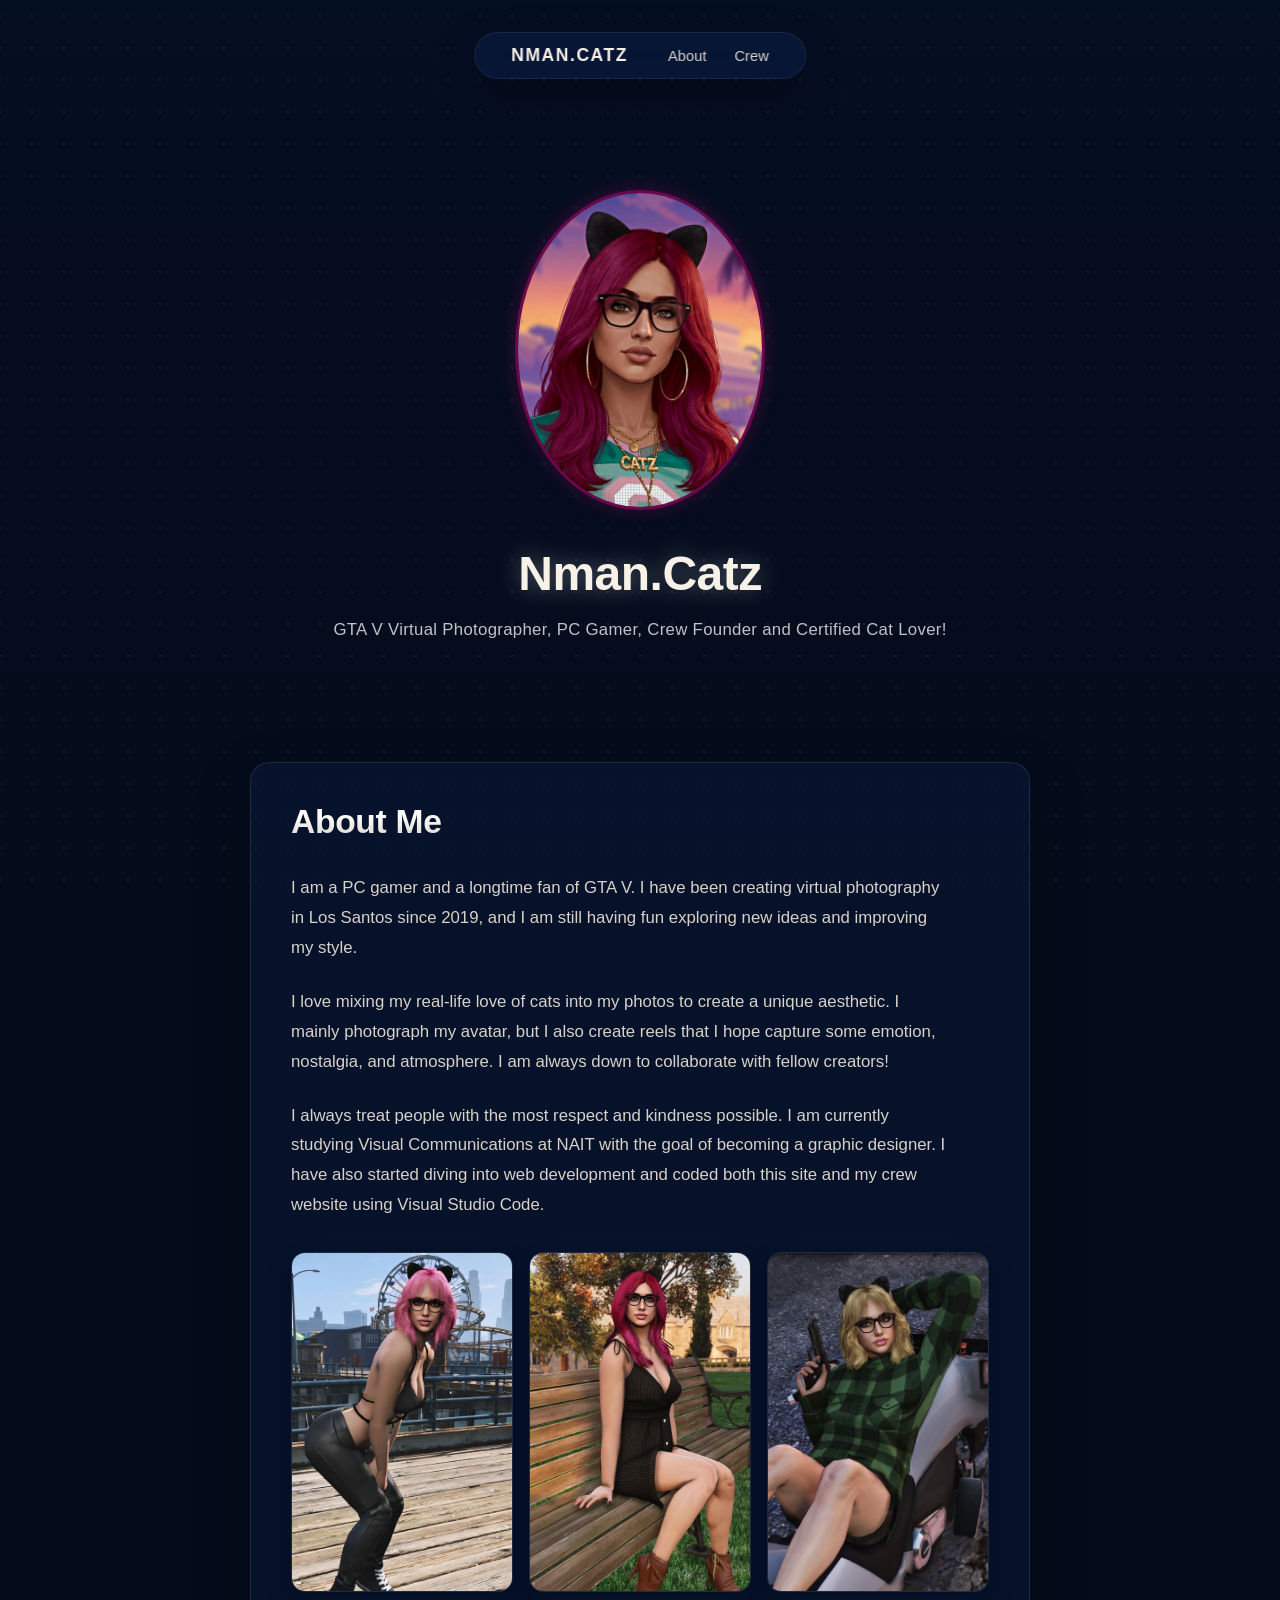
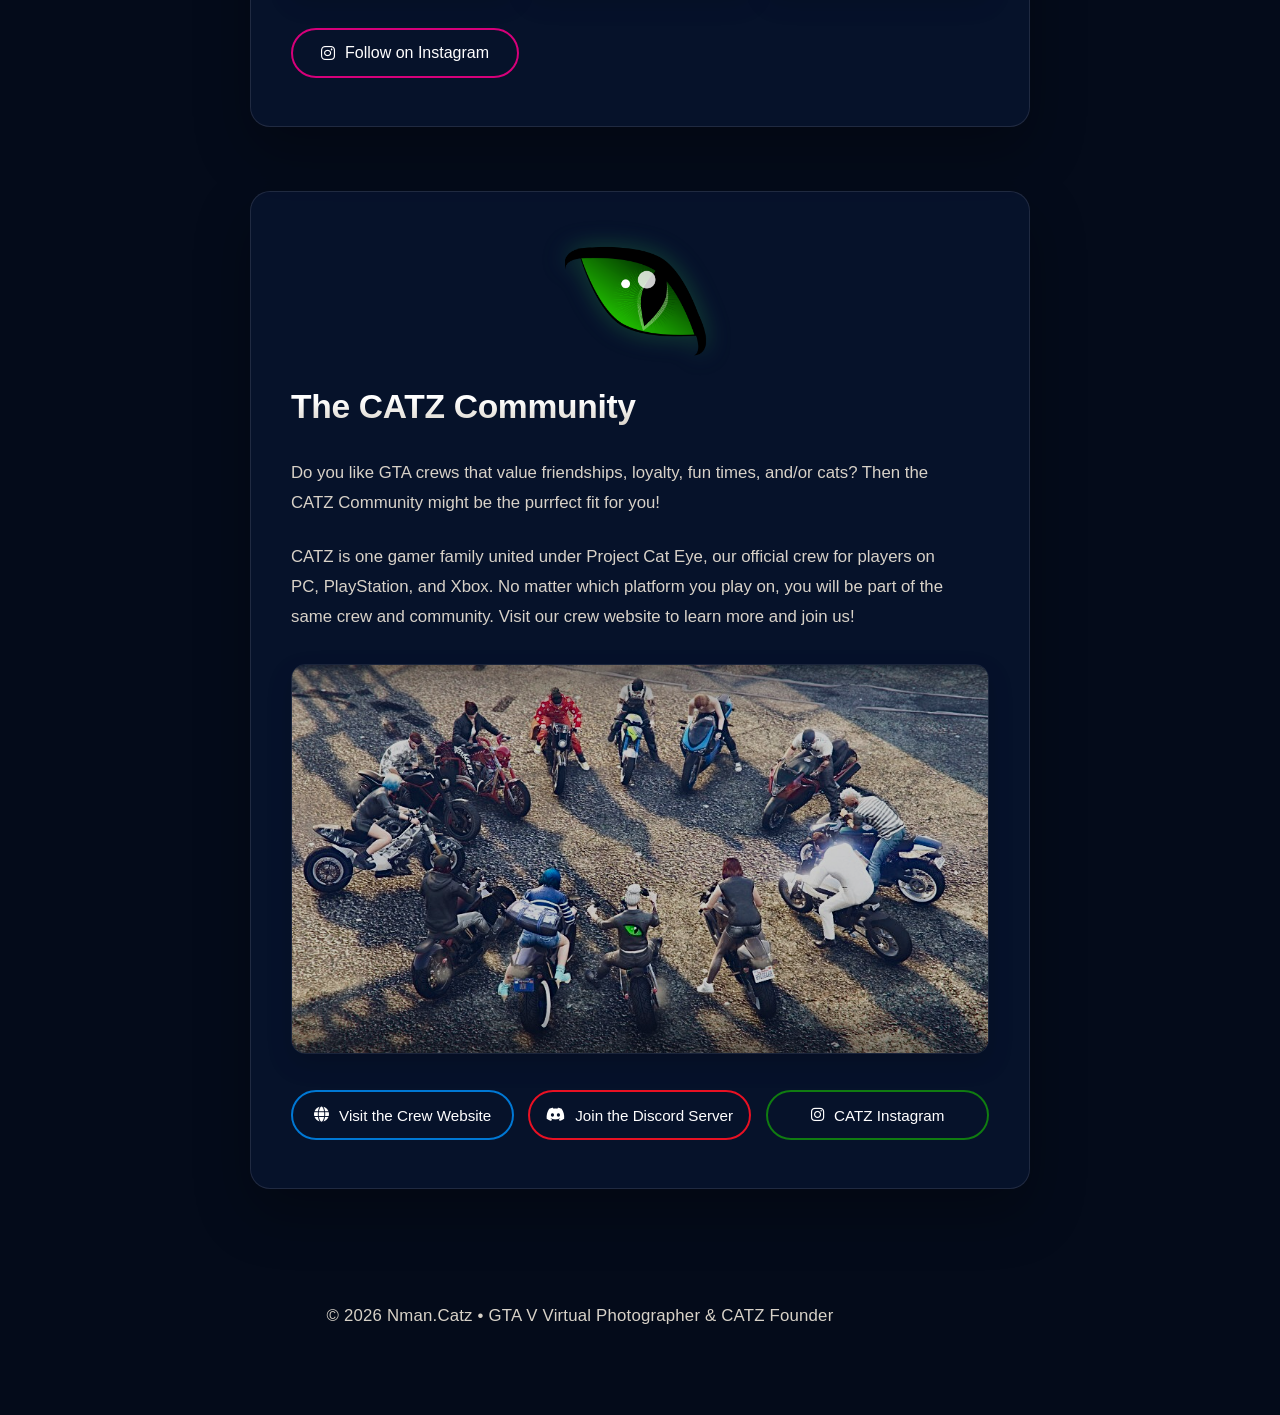
==== index.html @ 756f1c59 "Add files via upload" ====
<!DOCTYPE html>
<html lang="en">
<head>
    <meta charset="UTF-8">
    <meta name="viewport" content="width=device-width, initial-scale=1.0">
    
    <title>Nman.Catz | GTA V Virtual Photographer</title>
    <!-- Custom Browser Favicon -->
    <link rel="icon" type="image/png" href="img/favicon.png">
    <meta name="description" content="The official website for Nman.Catz.">
    <meta name="keywords" content="Nman.Catz, CatzVisuals, GTA V Photography, GTA 5, Los Santos, The Catz Community, Virtual Photographer, Rockstar Editor, Cinematic GTA, PC Gamer">
    <meta name="author" content="Nman.Catz">
    
    <meta property="og:title" content="Nman.Catz | GTA V Virtual Photographer">
    <meta property="og:description" content="GTA V Virtual Photographer, PC Gamer, Crew Founder and certified cat lover!">
    <meta property="og:image" content="https://nmancatz.github.io/img/nman-icon.jpg">
    <meta property="og:url" content="https://nmancatz.github.io/">
    
    <link rel="stylesheet" href="style.css">
    <link rel="stylesheet" href="https://cdnjs.cloudflare.com/ajax/libs/font-awesome/6.4.0/css/all.min.css">
</head>
<body>

    <!-- FLOATING PILL NAVIGATION DOCK -->
    <nav class="navbar">
        <a href="#" class="nav-brand">NMAN.CATZ</a>
        <div class="nav-links">
            <a href="#about">About</a>
            <a href="#community">Crew</a>
        </div>
    </nav>

    <!-- MAIN LAYOUT WRAPPER -->
    <main class="wrapper">
        
        <!-- HERO HEAD SECTION -->
        <header class="header-section">
            <img src="img/nman-icon.jpg" alt="Nman.Catz Profile Picture" class="profile-picture">
            <h1>Nman.Catz</h1>
            <p class="tagline">GTA V Virtual Photographer, PC Gamer, Crew Founder and Certified Cat Lover!</p>
        </header>
        
        <!-- ABOUT SECTION -->
        <section id="about" class="content-section">
            <h2>About Me</h2>
            
           <p>
          I am a PC gamer and a longtime fan of GTA V. I have been creating
          virtual photography in Los Santos since 2019, and I am still having
          fun exploring new ideas and improving my style.
        </p>

        <p>
          I love mixing my real-life love of cats into my photos to create a
          unique aesthetic. I mainly photograph my avatar, but I also
          create reels that I hope capture some emotion, nostalgia, and
          atmosphere. I am always down to collaborate with fellow creators!
        </p>

        <p>
          I always treat people with the most respect and kindness possible. I am currently
          studying Visual Communications at NAIT with the goal of becoming a
          graphic designer. I have also started diving into web development and
          coded both this site and my crew website using Visual Studio Code.
        </p>
            <!-- 3-SHOT FEATURED PREVIEW ROW -->
    <div class="photo-grid">
        <img src="img/del-perro-pier-portrait.jpeg" alt="GTA V virtual photography of a female avatar with pink hair and cat ears posing at Del Perro Pier in front of the ferris wheel" class="grid-shot">
        <img src="img/richman-bench-portrait.jpeg" alt="GTA V virtual portrait of a female avatar with burgundy hair sitting on a wooden park bench in a black dress" class="grid-shot">
        <img src="img/biker-portrait.jpeg" alt="GTA V character portrait of a blonde avatar with cat ears and a green flannel shirt leaning back on a motorcycle" class="grid-shot">
    </div>
      
            <a href="https://www.instagram.com/nman.catz" class="btn btn-instagram" target="_blank" rel="noopener noreferrer">
                <i class="fab fa-instagram"></i> Follow on Instagram
            </a>
        </section>
        
        <!-- COMMUNITY SECTION -->
        <section id="community" class="content-section">
            <img src="img/cat-eye-logo.png" alt="Catz Community Eye Logo" class="community-logo">
            
        <h2>The CATZ Community</h2>

        <p>
            Do you like GTA crews that value friendships, loyalty, fun times, and/or cats? Then the CATZ Community might be the purrfect fit for you!
        </p>

        <p>
            CATZ is one gamer family united under Project Cat Eye, our official crew for players on PC, PlayStation, and Xbox. No matter which platform you play on, you will be part of the same crew and community. Visit our crew website to learn more and join us!
        </p>

            
        <div class="crew-image-container">
            <img src="img/catz-group-photo.jpeg" alt="CATZ crew members lined up on motorcycles in a circle" class="crew-showcase-img">
        </div>

            <div class="button-group">
                <!-- Blue (Xbox X) -->
                <a href="https://the-catz-community.github.io/" class="btn btn-xbox-blue" target="_blank" rel="noopener noreferrer">
                    <i class="fas fa-globe"></i> Visit the Crew Website
                </a>
                
                <!-- Red (Xbox B) -->
                <a href="https://discord.gg/aQn8BtrYg6" class="btn btn-xbox-red" target="_blank" rel="noopener noreferrer">
                    <i class="fab fa-discord"></i> Join the Discord Server
                </a>
                
                <!-- Green (Xbox A) -->
                <a href="https://www.instagram.com/catzvisuals/" class="btn btn-xbox-green" target="_blank" rel="noopener noreferrer">
                    <i class="fab fa-instagram"></i> CATZ Instagram
                </a>
            </div>
        </section>
        
        <!-- SITE FOOTER -->
        <footer class="site-footer">
            <p>&copy; 2026 Nman.Catz &bull; GTA V Virtual Photographer &amp; CATZ Founder</p>
        </footer>
        
    </main>

</body>
</html>
---- style.css ----
/* ==========================================================================
   1. ROOT VARIABLES & GLOBAL SETUP
   ========================================================================== */
html {
  scroll-behavior: smooth;
}

:root {
  color-scheme: dark;

  --bg-image: url("img/background.jpg");

  --text-primary: #f7f1e8;
  --text-secondary: #d8d2c8;

  --brand-accent: #d6007a;
  --discord-blurple: #5865f2;

  --background-dark: #081a3a;
  --background-light: #10275a;

  --divider-line: rgba(255, 255, 255, 0.15);

  --content-width: 780px;
}

* {
  box-sizing: border-box;
  margin: 0;
  padding: 0;
}

body {
  font-family:
    -apple-system, BlinkMacSystemFont, "Segoe UI", Roboto, Helvetica, Arial,
    sans-serif;
  color: var(--text-primary);
  background-color: #040b1a;
  min-height: 100vh;
  display: flex;
  justify-content: center;
  align-items: flex-start;
  padding: 170px 24px 60px 24px;
  position: relative;
  -webkit-font-smoothing: antialiased;
  text-rendering: optimizeLegibility;
}

body::before {
  content: "";
  position: fixed;
  inset: 0;
  background:
    linear-gradient(rgba(5, 12, 28, 0.25), rgba(5, 12, 28, 0.25)),
    radial-gradient(rgba(255, 255, 255, 0.1) 1.2px, transparent 0),
    linear-gradient(
      180deg,
      rgba(6, 17, 38, 0.88) 0%,
      rgba(4, 11, 26, 0.98) 100%
    ),
    var(--bg-image);
  background-size:
    cover,
    32px 32px,
    cover,
    cover;
  background-position: center top;
  z-index: 1;
}

/* ==========================================================================
   2. LAYOUT CONTAINERS & SYSTEM RHYTHM
   ========================================================================== */
.wrapper {
  position: relative;
  z-index: 2;
  width: 100%;
  max-width: var(--content-width);
  display: flex;
  flex-direction: column;
  gap: 64px;
  animation: fadeInUp 0.8s cubic-bezier(0.4, 0, 0.2, 1) forwards;
}

@keyframes fadeInUp {
  from {
    opacity: 0;
    transform: translateY(15px);
  }
  to {
    opacity: 1;
    transform: translateY(0);
  }
}

/* ==========================================================================
   3. TYPOGRAPHY HIERARCHY
   ========================================================================== */
h1 {
  font-size: 3rem;
  font-weight: 700;
  letter-spacing: -0.5px;
  margin-bottom: 16px;
  text-shadow: 0 0 25px rgba(255, 255, 255, 0.35);
}

h2 {
  font-size: 2.1rem;
  font-weight: 600;
  margin-bottom: 32px;
  letter-spacing: -0.3px;
  background: linear-gradient(180deg, #ffffff 30%, var(--text-secondary) 100%);
  -webkit-background-clip: text;
  background-clip: text;
  -webkit-text-fill-color: transparent;
}

p {
  font-size: 1.05rem;
  line-height: 1.78;
  color: var(--text-secondary);
  margin-bottom: 24px;
  max-width: 660px;
}

.tagline {
  font-size: 1.05rem;
  font-weight: 500;
  color: rgba(255, 255, 255, 0.75);
  line-height: 1.5;
  letter-spacing: 0.3px;
  margin-top: 0;
  margin-bottom: 0;
}

/* ==========================================================================
   4. PROFILE HEADER & IDENTITY
   ========================================================================== */
.header-section {
  display: flex;
  flex-direction: column;
  align-items: center;
  text-align: center;
  margin-top: 20px;
  margin-bottom: 56px;
}

.profile-picture {
  width: 250px;
  height: 320px;
  object-fit: cover;
  object-position: center top;
  border-radius: 50%;
  margin-bottom: 36px;
  border: 3px solid rgba(214, 0, 122, 0.5);
  box-shadow: 0 0 20px rgba(214, 0, 122, 0.25);
}

.community-logo {
  width: 150px;
  height: auto;
  margin-top: -10px;
  margin-bottom: 16px;
  display: block;
  margin-left: auto;
  margin-right: auto;
  filter: drop-shadow(0 0 12px rgba(40, 167, 69, 0.35));
}

/* ==========================================================================
   5. GLASSMORPHISM CARD CONTAINERS & PHOTO GRID
   ========================================================================== */
.content-section {
  background: rgba(16, 39, 90, 0.27);
  backdrop-filter: blur(12px);
  -webkit-backdrop-filter: blur(12px);
  border: 1px solid rgba(255, 255, 255, 0.1);
  padding: 40px 40px 48px;
  border-radius: 20px;
  box-shadow: 0 24px 55px rgba(0, 0, 0, 0.28);
  transition:
    transform 0.3s cubic-bezier(0.4, 0, 0.2, 1),
    border-color 0.3s ease,
    box-shadow 0.3s ease;
}

.content-section:hover {
  transform: translateY(-2px);
  border-color: rgba(255, 255, 255, 0.16);
  box-shadow: 0 28px 60px rgba(0, 0, 0, 0.32);
}

.photo-grid {
  display: grid;
  grid-template-columns: repeat(3, 1fr);
  gap: 16px;
  margin: 32px 0 36px 0;
  width: 100%;
}

.grid-shot {
  width: 100%;
  height: 340px;
  object-fit: cover;
  object-position: center top;
  border-radius: 14px;
  border: 1px solid rgba(255, 255, 255, 0.1);
  box-shadow: 0 10px 24px rgba(0, 0, 0, 0.18);
  transition:
    transform 0.3s ease,
    border-color 0.3s ease,
    box-shadow 0.3s ease;
}

.grid-shot:hover {
  transform: translateY(-2px);
  border-color: rgba(255, 255, 255, 0.2);
  box-shadow: 0 14px 30px rgba(0, 0, 0, 0.24);
}

.crew-image-container {
  position: relative;
  margin-top: 32px;
  margin-bottom: 0;
  width: 100%;
  border-radius: 14px;
  overflow: hidden;
  border: 1px solid rgba(255, 255, 255, 0.08);
  box-shadow: 0 10px 24px rgba(0, 0, 0, 0.18);
  transition:
    transform 0.3s ease,
    border-color 0.3s ease,
    box-shadow 0.3s ease;
}

#community .button-group {
  /* Match the 36px gap below the About Me photo grid. */
  margin-top: 36px;
}

.crew-image-container:hover {
  transform: translateY(-2px);
  border-color: rgba(255, 255, 255, 0.2);
  box-shadow: 0 14px 30px rgba(0, 0, 0, 0.24);
}

.crew-image-container::after {
  content: "";
  position: absolute;
  inset: 0;
  background: linear-gradient(
    180deg,
    rgba(12, 13, 16, 0.3) 0%,
    transparent 15%,
    transparent 85%,
    rgba(12, 13, 16, 0.4) 100%
  );
  pointer-events: none;
}

.crew-showcase-img {
  width: 100%;
  height: auto;
  display: block;
  object-fit: cover;
  filter: brightness(0.8) contrast(1.02);
}

/* ==========================================================================
   6. UI BUTTON COMPONENTS 
   ========================================================================== */
.button-group {
  display: grid;
  grid-template-columns: repeat(3, 1fr);
  gap: 14px;
  margin-top: 28px;
  width: 100%;
}

.btn {
  display: inline-flex;
  align-items: center;
  justify-content: center;
  gap: 10px;
  height: 50px;
  width: max-content;
  min-width: 224px;
  white-space: nowrap;
  margin: 0;
  padding: 0 28px;
  font-size: 1rem;
  font-weight: 500;
  text-decoration: none;
  border-radius: 50px;
  background: transparent;
  transition: all 0.25s cubic-bezier(0.4, 0, 0.2, 1);
  cursor: pointer;
  will-change: transform;
}

.button-group .btn {
  width: 100%;
  min-width: 0;
  max-width: none;
  margin: 0;
  padding: 0 12px;
  font-size: 0.95rem;
}

.btn:hover {
  transform: translateY(-3px);
}

.btn-instagram {
  border: 2px solid var(--brand-accent);
  color: #ffffff;
}

.btn-instagram:hover {
  background: var(--brand-accent);
  box-shadow: 0 0 15px rgba(214, 0, 122, 0.3);
}

.btn-xbox-blue {
  border: 2px solid #0078d4;
  color: #ffffff;
}

.btn-xbox-blue:hover {
  background: #0078d4;
  box-shadow: 0 0 15px rgba(0, 120, 212, 0.4);
}

.btn-xbox-red {
  border: 2px solid #e81123;
  color: #ffffff;
}

.btn-xbox-red:hover {
  background: #e81123;
  box-shadow: 0 0 15px rgba(232, 17, 35, 0.4);
}

.btn-xbox-green {
  border: 2px solid #107c11;
  color: #ffffff;
}

.btn-xbox-green:hover {
  background: #107c11;
  box-shadow: 0 0 15px rgba(16, 124, 17, 0.4);
}

/* ==========================================================================
   7. MISC & UTILITIES (SCROLLBAR, FOOTER)
   ========================================================================== */
::-webkit-scrollbar {
  width: 10px;
}

::-webkit-scrollbar-track {
  background: #040b1a;
}

::-webkit-scrollbar-thumb {
  background: rgba(214, 0, 122, 0.2);
  border-radius: 10px;
  border: 2px solid #040b1a;
}

::-webkit-scrollbar-thumb:hover {
  background: rgba(214, 0, 122, 0.65);
}

.site-footer {
  text-align: center;
  margin-top: 48px;
  font-size: 0.85rem;
  color: rgba(255, 255, 255, 0.35);
  letter-spacing: 0.2px;
}

/* ==========================================================================
   8. FLOATING PILL NAVIGATION DOCK
   ========================================================================== */
.navbar {
  position: absolute;
  top: 32px;
  left: 50%;
  transform: translateX(-50%);
  background: rgba(16, 39, 90, 0.35);
  backdrop-filter: blur(16px);
  -webkit-backdrop-filter: blur(16px);
  border: 1px solid rgba(255, 255, 255, 0.08);
  border-radius: 100px;
  padding: 12px 36px;
  z-index: 1000;
  display: flex;
  align-items: center;
  gap: 40px;
  box-shadow: 0 16px 40px rgba(0, 0, 0, 0.4);
  width: max-content;
}

.nav-brand {
  font-size: 1.1rem;
  font-weight: 800;
  text-decoration: none;
  color: var(--text-primary);
  letter-spacing: 1.5px;
}

.nav-links {
  display: flex;
  align-items: center;
  gap: 28px;
}

.nav-links a {
  font-size: 0.92rem;
  font-weight: 500;
  text-decoration: none;
  color: var(--text-secondary);
  transition: color 0.2s ease;
}

.nav-links a:hover {
  color: var(--text-primary);
}

/* ==========================================================================
   9. GLOBAL RESPONSIVE MEDIA QUERIES
   ========================================================================== */
@media (max-width: 1024px) {
  .wrapper {
    gap: 40px;
  }

  h1 {
    font-size: 2.6rem;
  }

  h2 {
    font-size: 1.85rem;
    margin-bottom: 24px;
  }

  p {
    font-size: 1.05rem;
    line-height: 1.7;
    margin-bottom: 20px;
  }

  .button-group {
    grid-template-columns: 1fr;
    gap: 16px;
  }

  .button-group .btn {
    width: 100%;
    padding: 0 28px;
    font-size: 1rem;
  }

  .btn {
    width: 100%;
    max-width: 100%;
  }

  body {
    padding: 150px 32px 40px;
  }

  .content-section {
    padding: 36px 36px 40px;
  }
}

@media (max-width: 600px) {
  .photo-grid {
    grid-template-columns: 1fr;
    gap: 14px;
  }

  .grid-shot {
    height: 280px;
  }
}

@media (max-width: 480px) {
  body {
    padding: 130px 16px 30px;
  }

  .navbar {
    top: 20px;
    gap: 24px;
    padding: 10px 24px;
  }

  .nav-links {
    gap: 18px;
  }

  .content-section {
    padding: 24px 16px 28px;
    border-radius: 16px;
    margin-bottom: 24px;
  }

  .content-section:hover {
    transform: none;
    box-shadow: 0 20px 40px rgba(0, 0, 0, 0.25);
  }

  .community-logo {
    width: 115px;
  }

  h1 {
    font-size: 2.2rem;
  }

  h2 {
    font-size: 1.6rem;
  }

  p {
    font-size: 1.08rem;
    line-height: 1.65;
  }
}
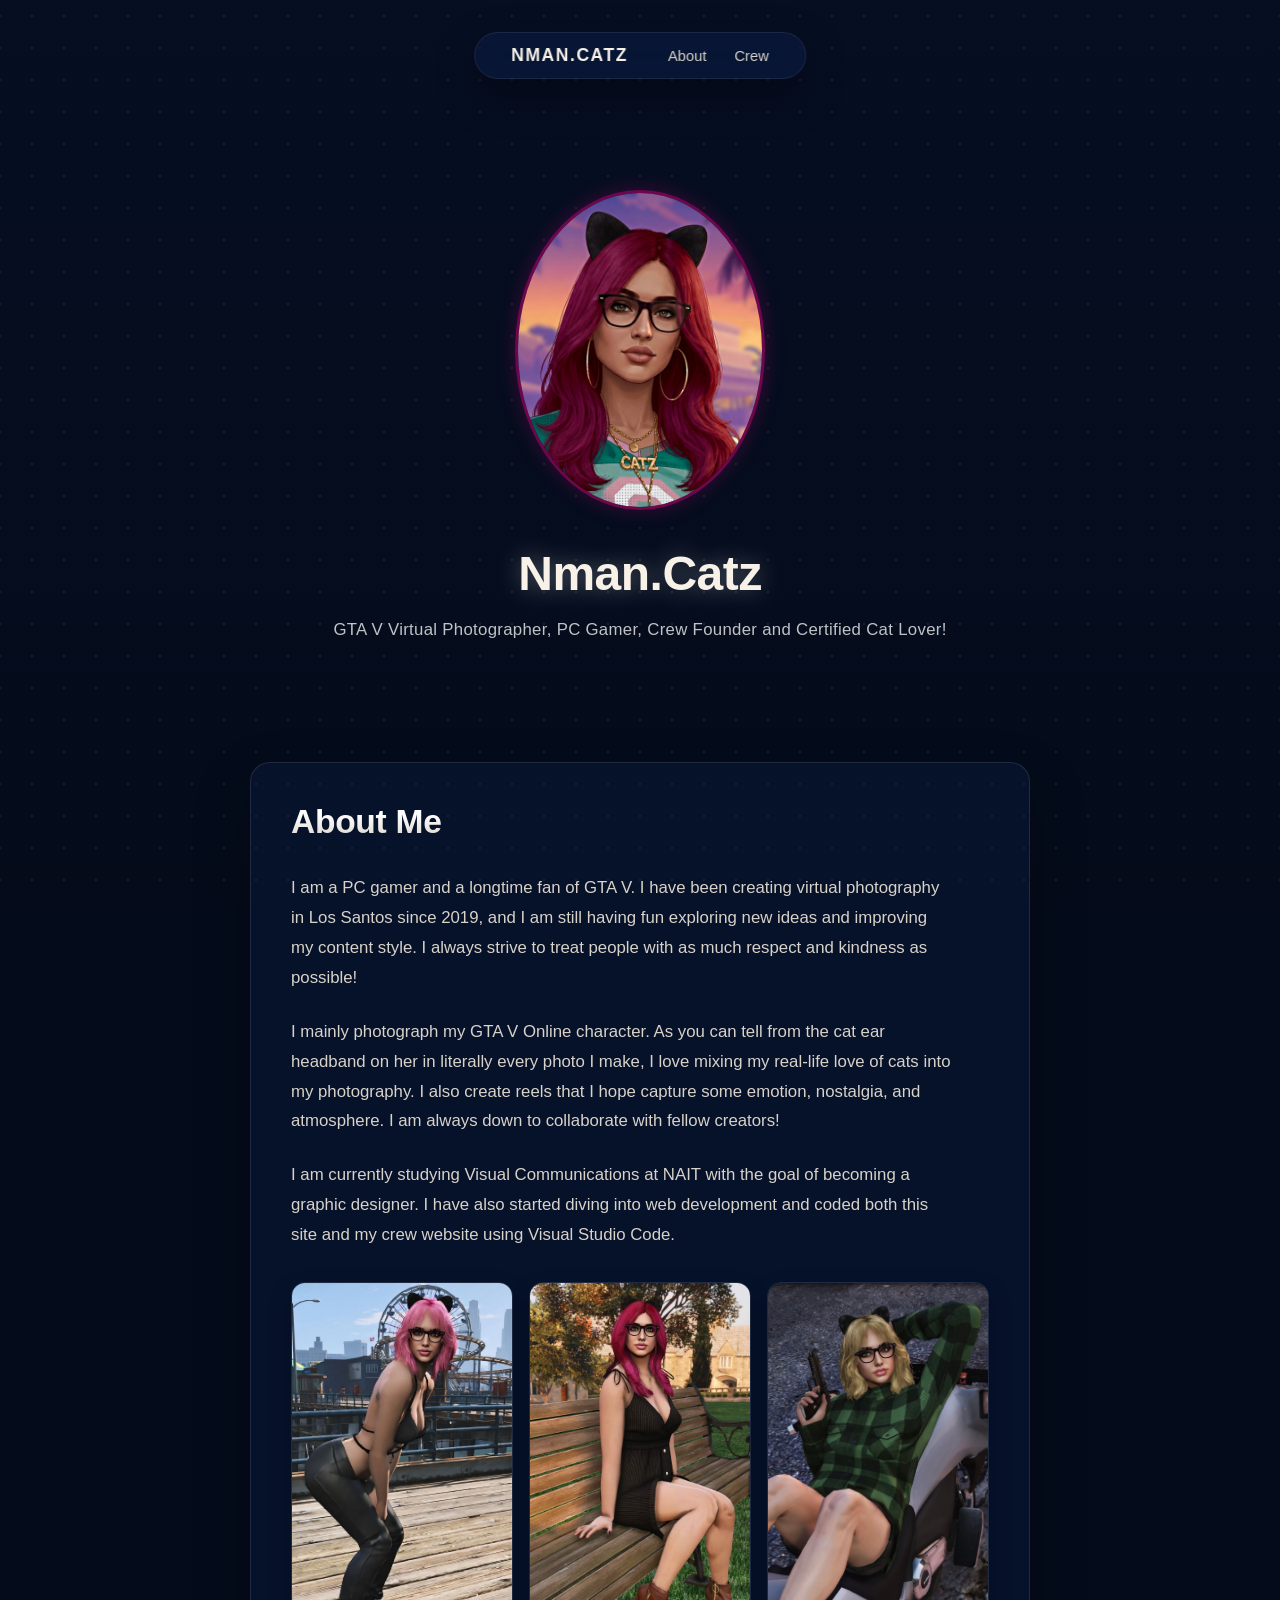
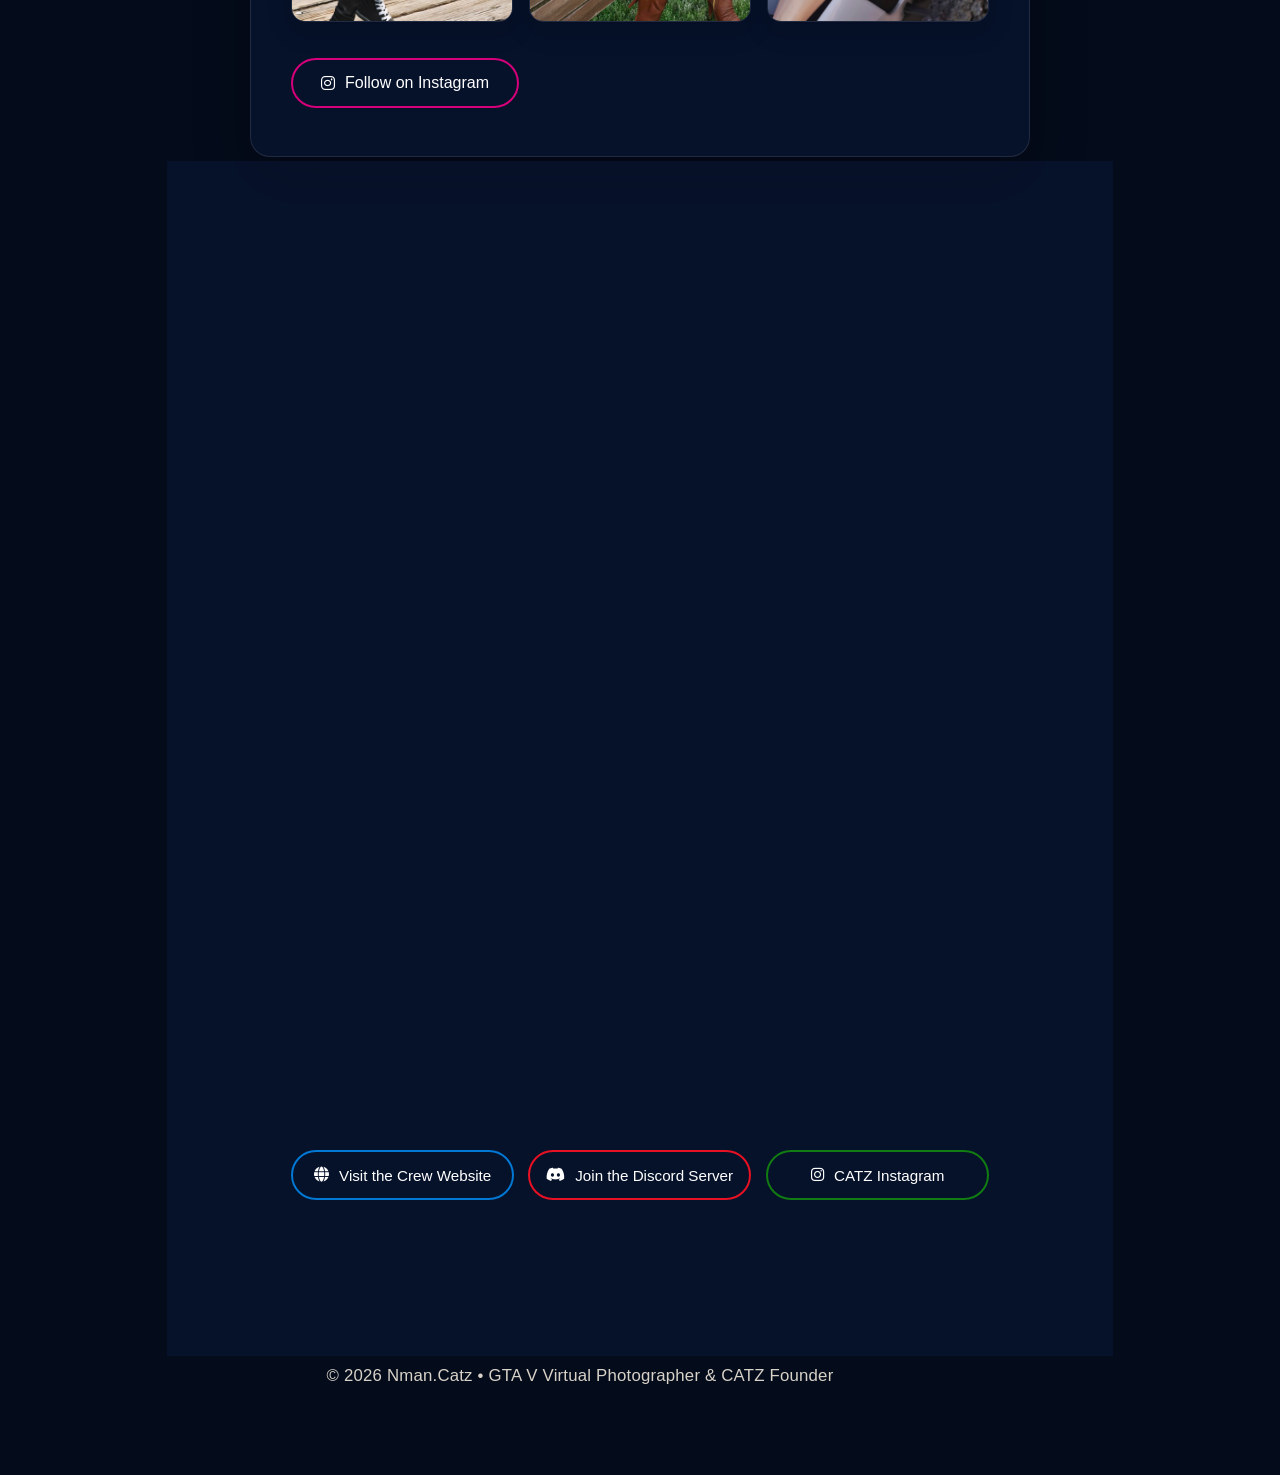
==== commit 9dd377cc: "Add files via upload" ====
--- a/index.html
+++ b/index.html
@@ -44,24 +44,16 @@
         <section id="about" class="content-section">
             <h2>About Me</h2>
             
-           <p>
-          I am a PC gamer and a longtime fan of GTA V. I have been creating
-          virtual photography in Los Santos since 2019, and I am still having
-          fun exploring new ideas and improving my style.
+        <p>
+          I am a PC gamer and a longtime fan of GTA V. I have been creating virtual photography in Los Santos since 2019, and I am still having fun exploring new ideas and improving my content style. I always strive to treat people with as much respect and kindness as possible! 
         </p>
 
         <p>
-          I love mixing my real-life love of cats into my photos to create a
-          unique aesthetic. I mainly photograph my avatar, but I also
-          create reels that I hope capture some emotion, nostalgia, and
-          atmosphere. I am always down to collaborate with fellow creators!
+          I mainly photograph my GTA V Online character. As you can tell from the cat ear headband on her in literally every photo I make, I love mixing my real-life love of cats into my photography. I also create reels that I hope capture some emotion, nostalgia, and atmosphere. I am always down to collaborate with fellow creators!
         </p>
 
         <p>
-          I always treat people with the most respect and kindness possible. I am currently
-          studying Visual Communications at NAIT with the goal of becoming a
-          graphic designer. I have also started diving into web development and
-          coded both this site and my crew website using Visual Studio Code.
+          I am currently studying Visual Communications at NAIT with the goal of becoming a graphic designer. I have also started diving into web development and coded both this site and my crew website using Visual Studio Code.
         </p>
             <!-- 3-SHOT FEATURED PREVIEW ROW -->
     <div class="photo-grid">
@@ -86,7 +78,7 @@
         </p>
 
         <p>
-            CATZ is one gamer family united under Project Cat Eye, our official crew for players on PC, PlayStation, and Xbox. No matter which platform you play on, you will be part of the same crew and community. Visit our crew website to learn more and join us!
+            CATZ is one gamer family united under Project Cat Eye, our official crew for players on PC, PlayStation, and Xbox. No matter which platform you play on, you will be part of the same crew and community. Visit our crew website to learn more and join us! (Don't worry, we won't bite if you prefer dogs!)
         </p>
 
             
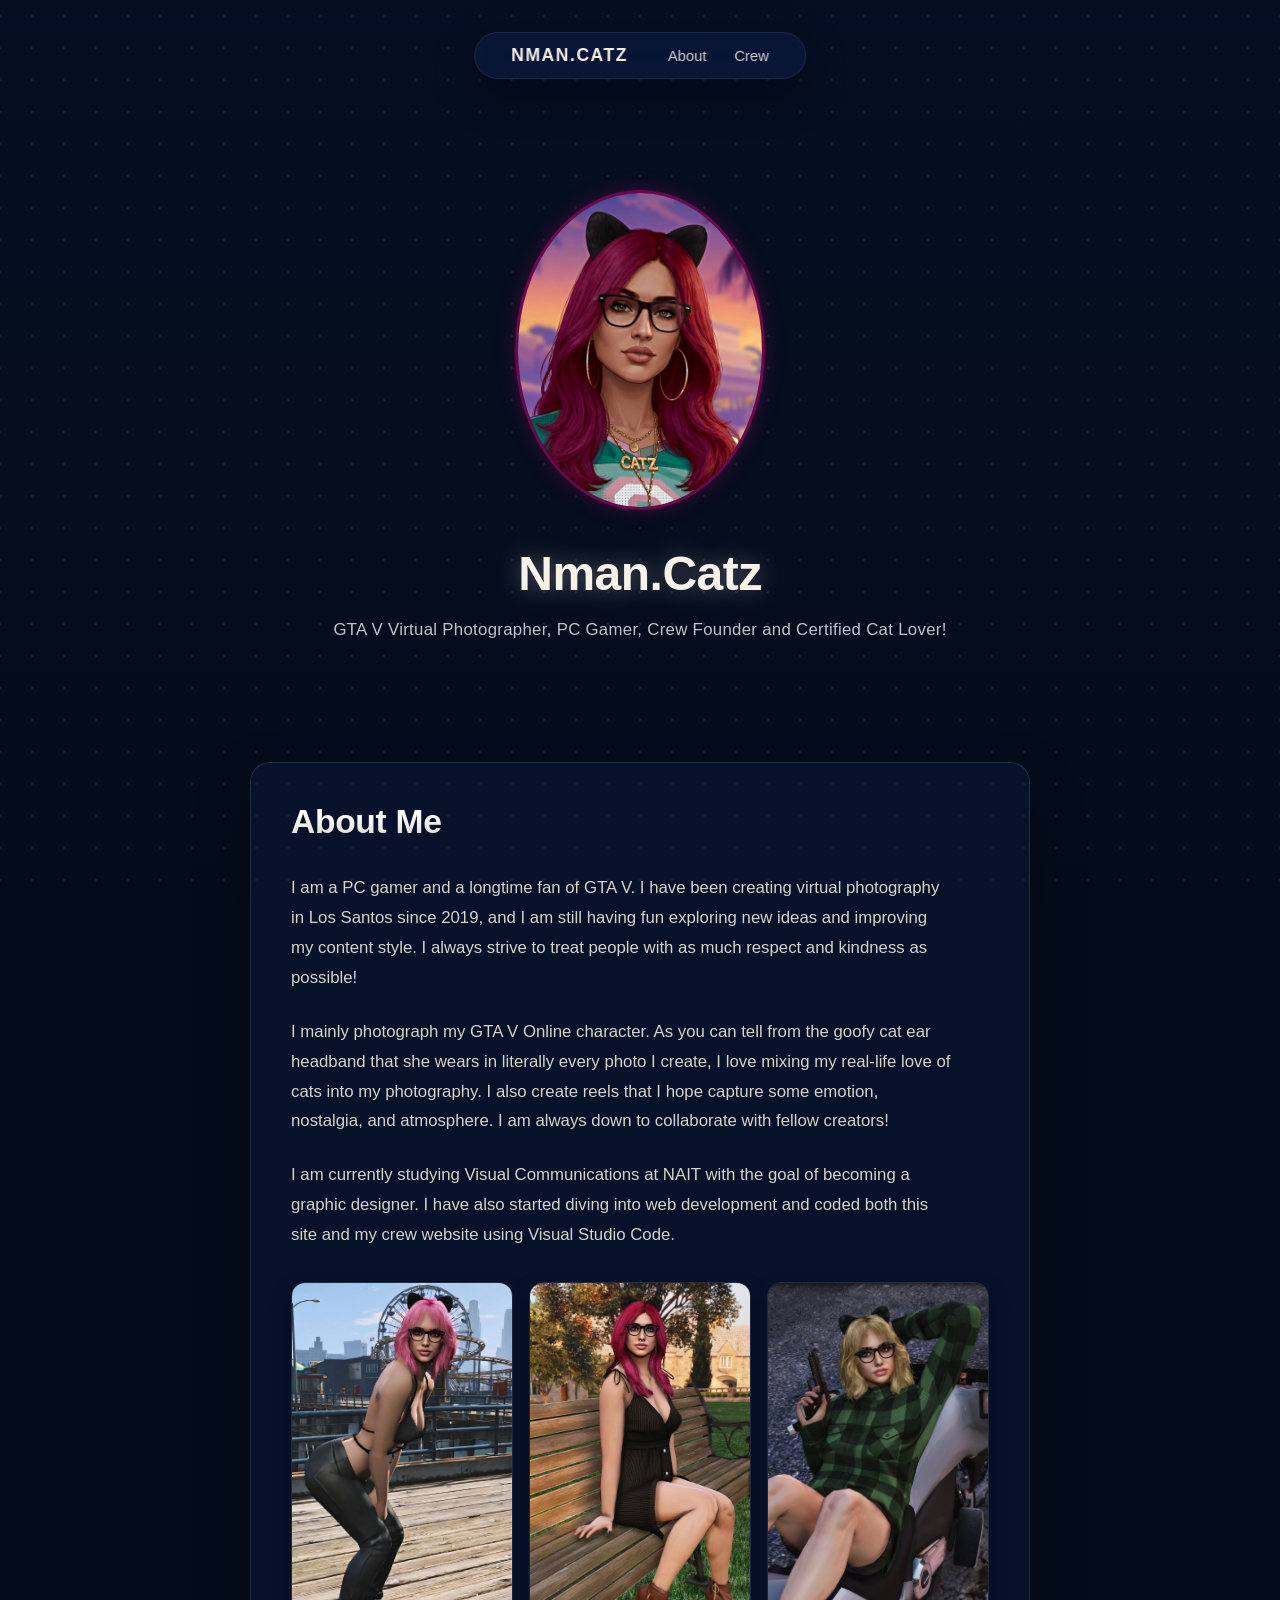
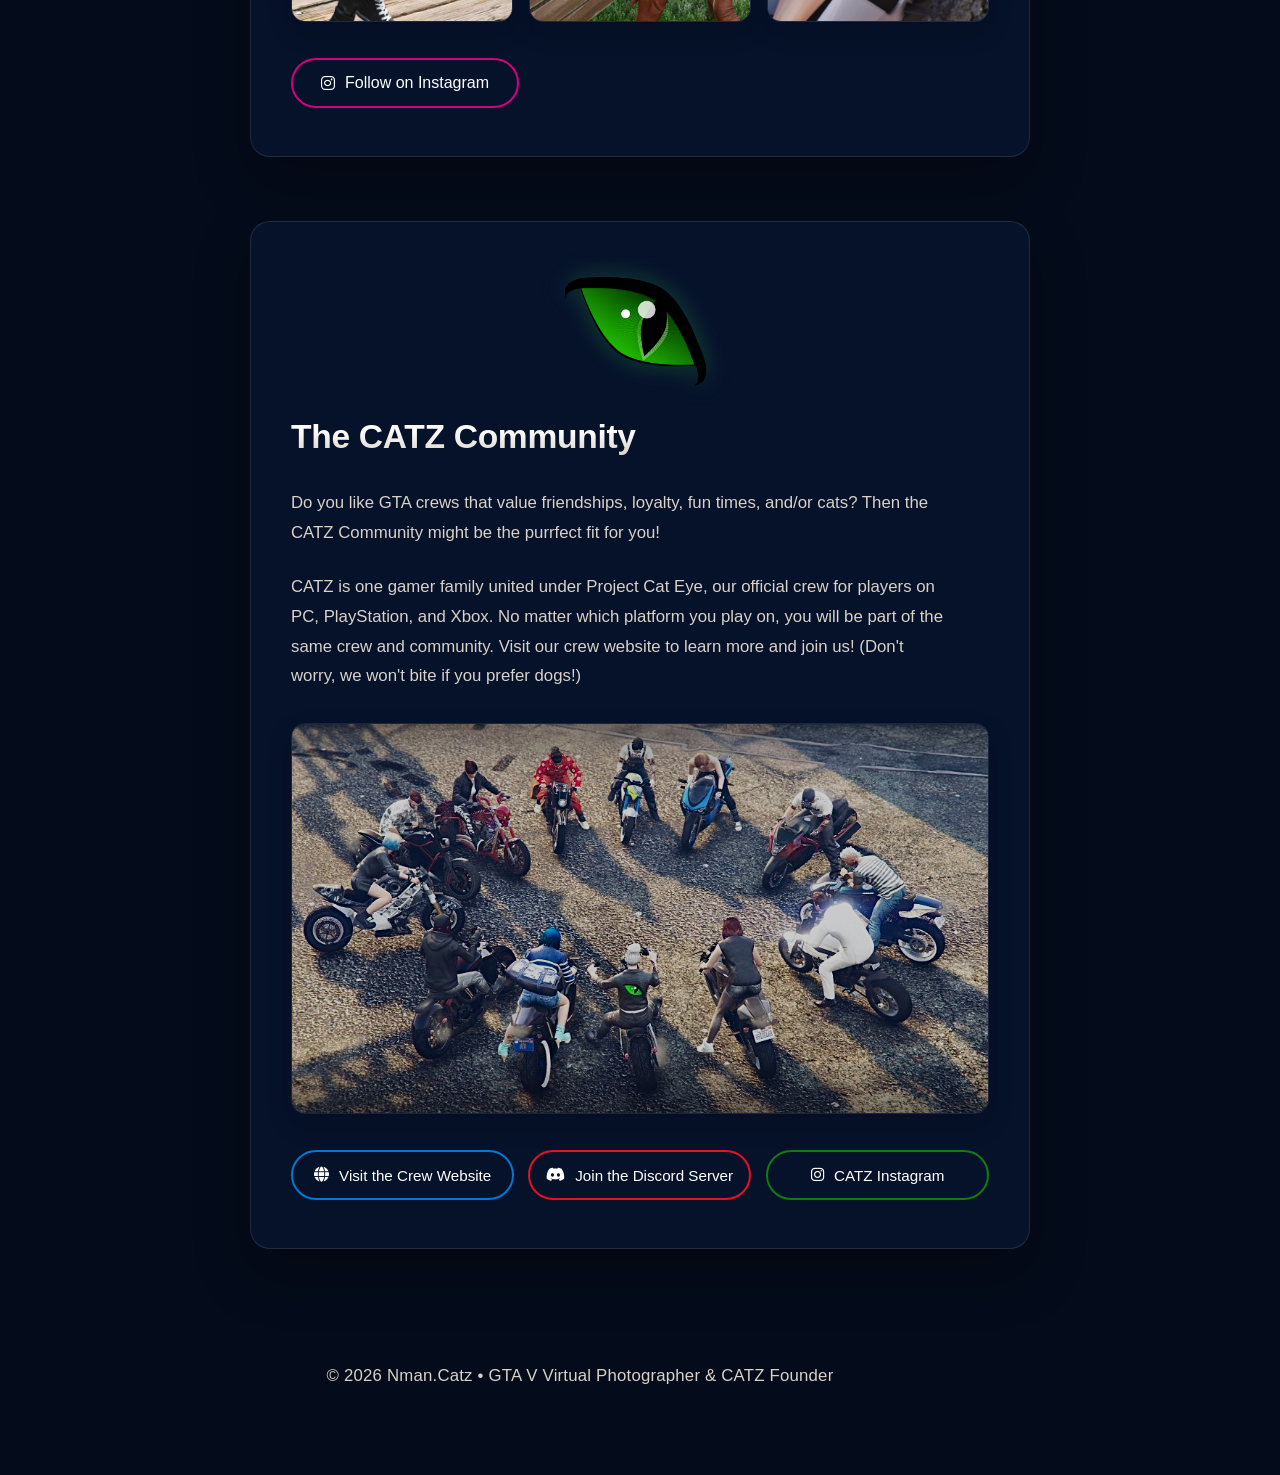
==== commit 1fb8f33a: "Add files via upload" ====
--- a/index.html
+++ b/index.html
@@ -49,7 +49,7 @@
         </p>
 
         <p>
-          I mainly photograph my GTA V Online character. As you can tell from the cat ear headband on her in literally every photo I make, I love mixing my real-life love of cats into my photography. I also create reels that I hope capture some emotion, nostalgia, and atmosphere. I am always down to collaborate with fellow creators!
+          I mainly photograph my GTA V Online character. As you can tell from the goofy cat ear headband that she wears in literally every photo I create, I love mixing my real-life love of cats into my photography. I also create reels that I hope capture some emotion, nostalgia, and atmosphere. I am always down to collaborate with fellow creators!
         </p>
 
         <p>
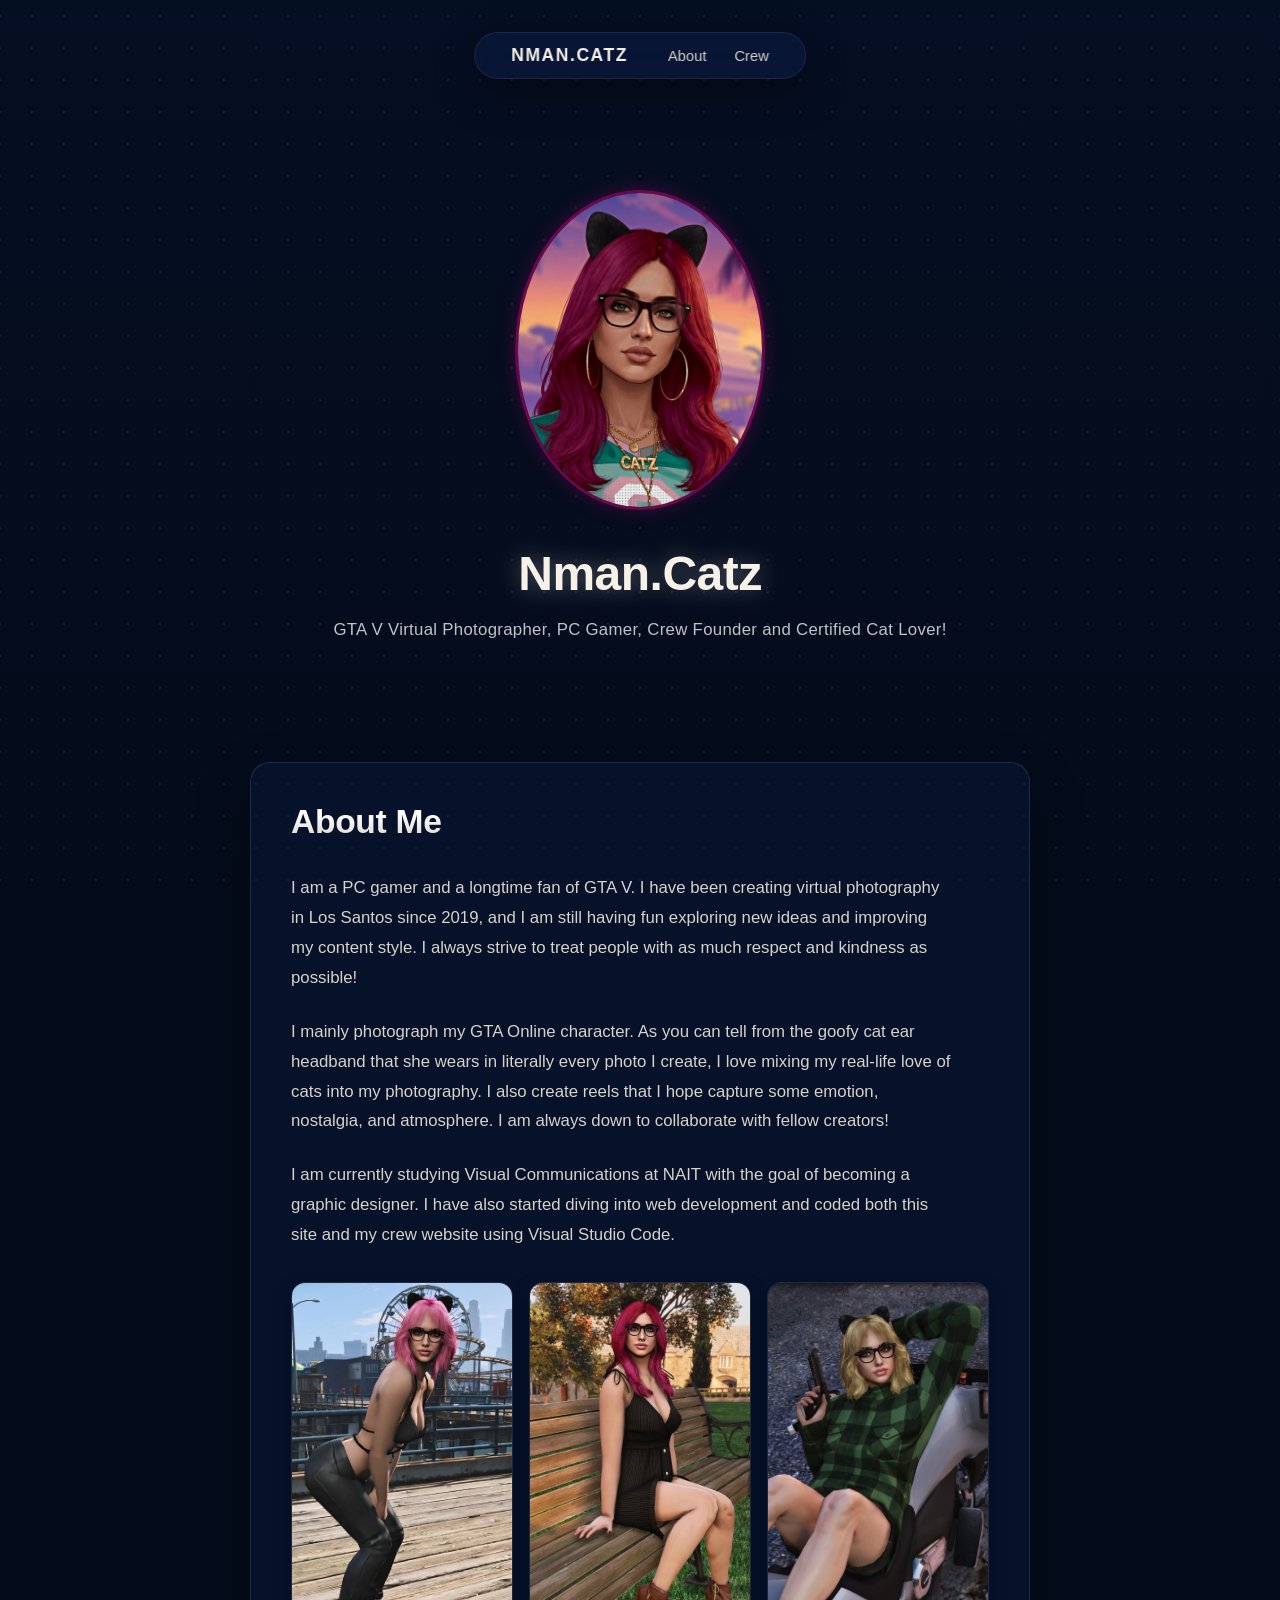
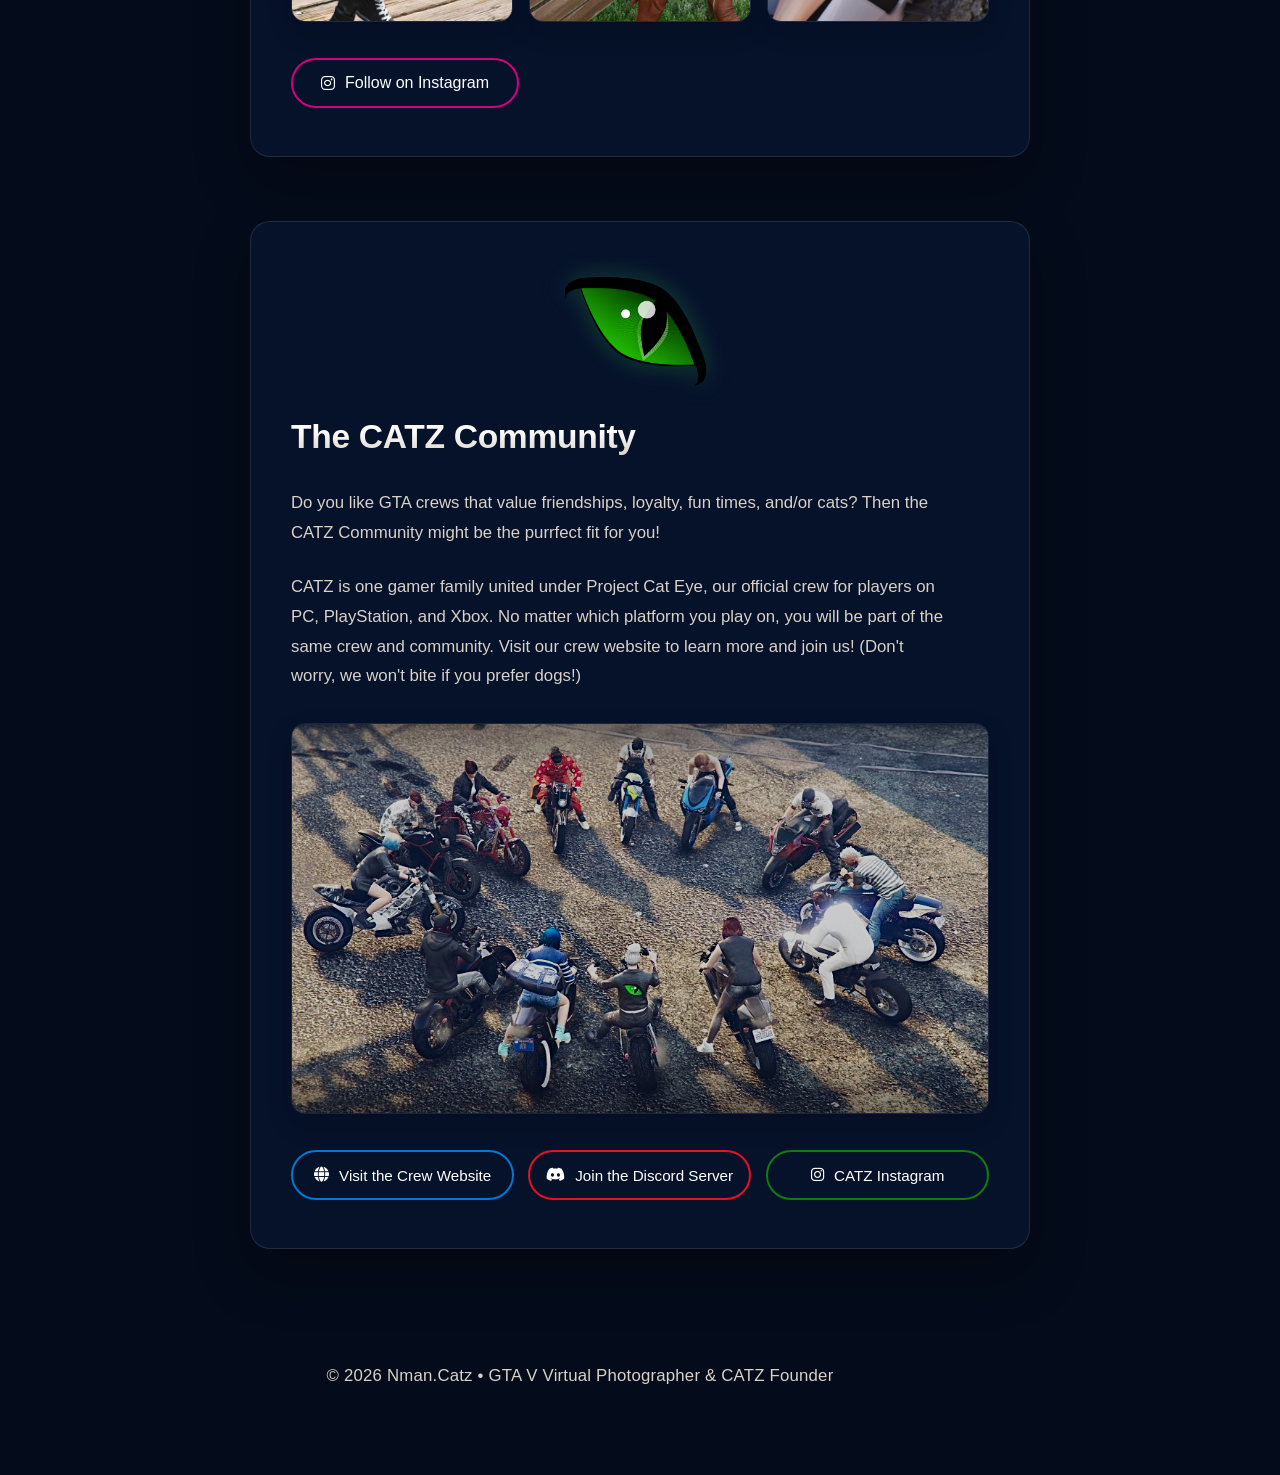
==== commit e7a3a731: "Add files via upload" ====
--- a/index.html
+++ b/index.html
@@ -49,7 +49,7 @@
         </p>
 
         <p>
-          I mainly photograph my GTA V Online character. As you can tell from the goofy cat ear headband that she wears in literally every photo I create, I love mixing my real-life love of cats into my photography. I also create reels that I hope capture some emotion, nostalgia, and atmosphere. I am always down to collaborate with fellow creators!
+          I mainly photograph my GTA Online character. As you can tell from the goofy cat ear headband that she wears in literally every photo I create, I love mixing my real-life love of cats into my photography. I also create reels that I hope capture some emotion, nostalgia, and atmosphere. I am always down to collaborate with fellow creators!
         </p>
 
         <p>
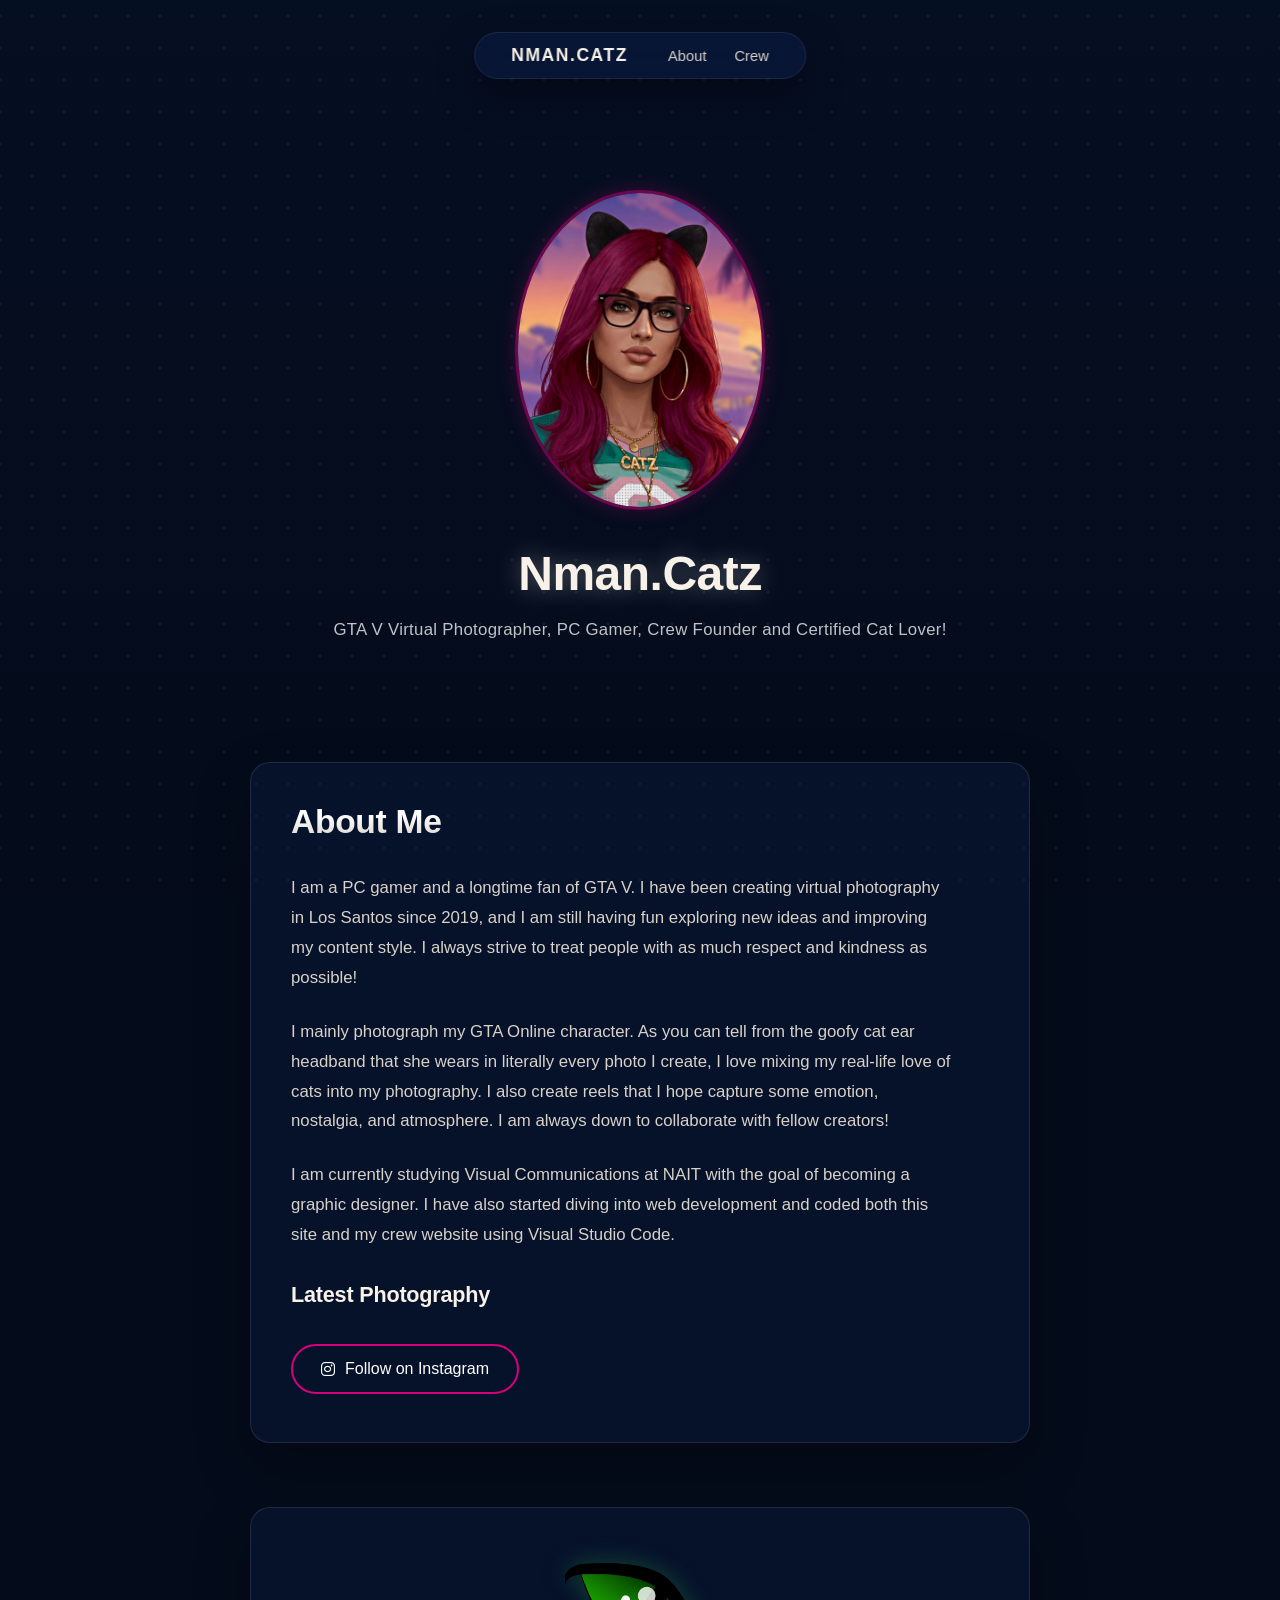
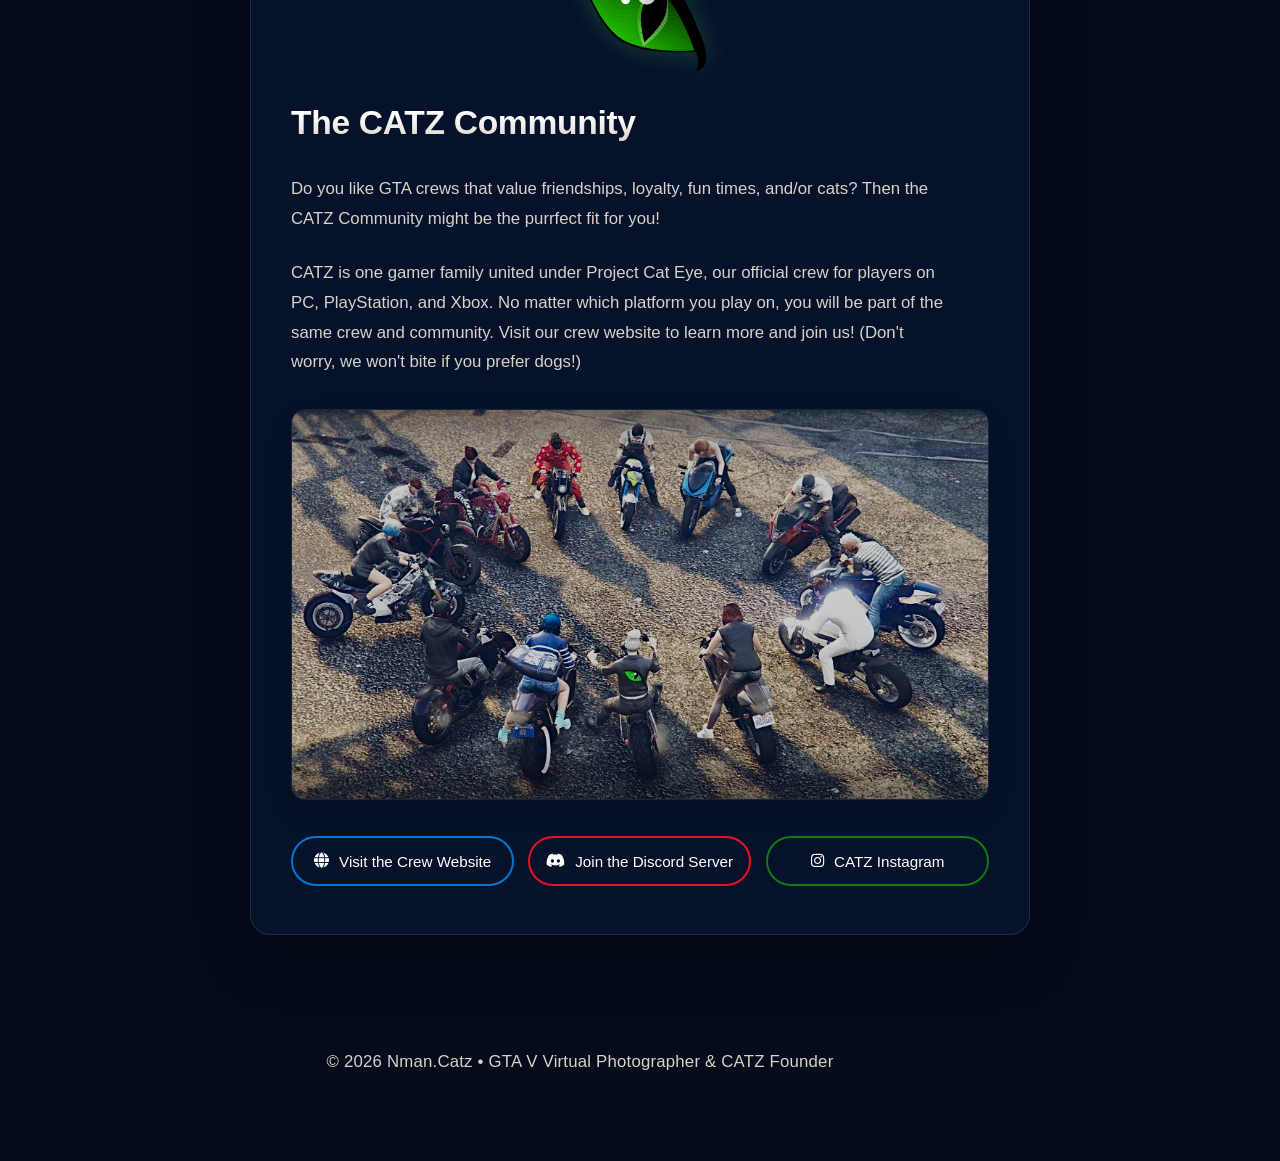
==== commit bc765c3b: "Add live Instagram feed section" ====
--- a/index.html
+++ b/index.html
@@ -1,115 +1,132 @@
-<!DOCTYPE html>
-<html lang="en">
-<head>
-    <meta charset="UTF-8">
-    <meta name="viewport" content="width=device-width, initial-scale=1.0">
-    
-    <title>Nman.Catz | GTA V Virtual Photographer</title>
-    <!-- Custom Browser Favicon -->
-    <link rel="icon" type="image/png" href="img/favicon.png">
-    <meta name="description" content="The official website for Nman.Catz.">
-    <meta name="keywords" content="Nman.Catz, CatzVisuals, GTA V Photography, GTA 5, Los Santos, The Catz Community, Virtual Photographer, Rockstar Editor, Cinematic GTA, PC Gamer">
-    <meta name="author" content="Nman.Catz">
-    
-    <meta property="og:title" content="Nman.Catz | GTA V Virtual Photographer">
-    <meta property="og:description" content="GTA V Virtual Photographer, PC Gamer, Crew Founder and certified cat lover!">
-    <meta property="og:image" content="https://nmancatz.github.io/img/nman-icon.jpg">
-    <meta property="og:url" content="https://nmancatz.github.io/">
-    
-    <link rel="stylesheet" href="style.css">
-    <link rel="stylesheet" href="https://cdnjs.cloudflare.com/ajax/libs/font-awesome/6.4.0/css/all.min.css">
-</head>
-<body>
-
-    <!-- FLOATING PILL NAVIGATION DOCK -->
-    <nav class="navbar">
-        <a href="#" class="nav-brand">NMAN.CATZ</a>
-        <div class="nav-links">
-            <a href="#about">About</a>
-            <a href="#community">Crew</a>
-        </div>
-    </nav>
-
-    <!-- MAIN LAYOUT WRAPPER -->
-    <main class="wrapper">
-        
-        <!-- HERO HEAD SECTION -->
-        <header class="header-section">
-            <img src="img/nman-icon.jpg" alt="Nman.Catz Profile Picture" class="profile-picture">
-            <h1>Nman.Catz</h1>
-            <p class="tagline">GTA V Virtual Photographer, PC Gamer, Crew Founder and Certified Cat Lover!</p>
-        </header>
-        
-        <!-- ABOUT SECTION -->
-        <section id="about" class="content-section">
-            <h2>About Me</h2>
-            
-        <p>
-          I am a PC gamer and a longtime fan of GTA V. I have been creating virtual photography in Los Santos since 2019, and I am still having fun exploring new ideas and improving my content style. I always strive to treat people with as much respect and kindness as possible! 
-        </p>
-
-        <p>
-          I mainly photograph my GTA Online character. As you can tell from the goofy cat ear headband that she wears in literally every photo I create, I love mixing my real-life love of cats into my photography. I also create reels that I hope capture some emotion, nostalgia, and atmosphere. I am always down to collaborate with fellow creators!
-        </p>
-
-        <p>
-          I am currently studying Visual Communications at NAIT with the goal of becoming a graphic designer. I have also started diving into web development and coded both this site and my crew website using Visual Studio Code.
-        </p>
-            <!-- 3-SHOT FEATURED PREVIEW ROW -->
-    <div class="photo-grid">
-        <img src="img/del-perro-pier-portrait.jpeg" alt="GTA V virtual photography of a female avatar with pink hair and cat ears posing at Del Perro Pier in front of the ferris wheel" class="grid-shot">
-        <img src="img/richman-bench-portrait.jpeg" alt="GTA V virtual portrait of a female avatar with burgundy hair sitting on a wooden park bench in a black dress" class="grid-shot">
-        <img src="img/biker-portrait.jpeg" alt="GTA V character portrait of a blonde avatar with cat ears and a green flannel shirt leaning back on a motorcycle" class="grid-shot">
-    </div>
-      
-            <a href="https://www.instagram.com/nman.catz" class="btn btn-instagram" target="_blank" rel="noopener noreferrer">
-                <i class="fab fa-instagram"></i> Follow on Instagram
-            </a>
-        </section>
-        
-        <!-- COMMUNITY SECTION -->
-        <section id="community" class="content-section">
-            <img src="img/cat-eye-logo.png" alt="Catz Community Eye Logo" class="community-logo">
-            
-        <h2>The CATZ Community</h2>
-
-        <p>
-            Do you like GTA crews that value friendships, loyalty, fun times, and/or cats? Then the CATZ Community might be the purrfect fit for you!
-        </p>
-
-        <p>
-            CATZ is one gamer family united under Project Cat Eye, our official crew for players on PC, PlayStation, and Xbox. No matter which platform you play on, you will be part of the same crew and community. Visit our crew website to learn more and join us! (Don't worry, we won't bite if you prefer dogs!)
-        </p>
-
-            
-        <div class="crew-image-container">
-            <img src="img/catz-group-photo.jpeg" alt="CATZ crew members lined up on motorcycles in a circle" class="crew-showcase-img">
-        </div>
-
-            <div class="button-group">
-                <!-- Blue (Xbox X) -->
-                <a href="https://the-catz-community.github.io/" class="btn btn-xbox-blue" target="_blank" rel="noopener noreferrer">
-                    <i class="fas fa-globe"></i> Visit the Crew Website
-                </a>
-                
-                <!-- Red (Xbox B) -->
-                <a href="https://discord.gg/aQn8BtrYg6" class="btn btn-xbox-red" target="_blank" rel="noopener noreferrer">
-                    <i class="fab fa-discord"></i> Join the Discord Server
-                </a>
-                
-                <!-- Green (Xbox A) -->
-                <a href="https://www.instagram.com/catzvisuals/" class="btn btn-xbox-green" target="_blank" rel="noopener noreferrer">
-                    <i class="fab fa-instagram"></i> CATZ Instagram
-                </a>
-            </div>
-        </section>
-        
-        <!-- SITE FOOTER -->
-        <footer class="site-footer">
-            <p>&copy; 2026 Nman.Catz &bull; GTA V Virtual Photographer &amp; CATZ Founder</p>
-        </footer>
-        
-    </main>
-
-</body>
+<!DOCTYPE html>
+<html lang="en">
+<head>
+    <meta charset="UTF-8">
+    <meta name="viewport" content="width=device-width, initial-scale=1.0">
+    
+    <title>Nman.Catz | GTA V Virtual Photographer</title>
+    <!-- Custom Browser Favicon -->
+    <link rel="icon" type="image/png" href="img/favicon.png">
+    <meta name="description" content="The official website for Nman.Catz.">
+    <meta name="keywords" content="Nman.Catz, CatzVisuals, GTA V Photography, GTA 5, Los Santos, The Catz Community, Virtual Photographer, Rockstar Editor, Cinematic GTA, PC Gamer">
+    <meta name="author" content="Nman.Catz">
+    
+    <meta property="og:title" content="Nman.Catz | GTA V Virtual Photographer">
+    <meta property="og:description" content="GTA V Virtual Photographer, PC Gamer, Crew Founder and certified cat lover!">
+    <meta property="og:image" content="https://nmancatz.github.io/img/nman-icon.jpg">
+    <meta property="og:url" content="https://nmancatz.github.io/">
+    
+    <link rel="stylesheet" href="style.css">
+    <link rel="stylesheet" href="instagram.css">
+    <link rel="stylesheet" href="https://cdnjs.cloudflare.com/ajax/libs/font-awesome/6.4.0/css/all.min.css">
+</head>
+<body>
+
+    <!-- FLOATING PILL NAVIGATION DOCK -->
+    <nav class="navbar">
+        <a href="#" class="nav-brand">NMAN.CATZ</a>
+        <div class="nav-links">
+            <a href="#about">About</a>
+            <a href="#community">Crew</a>
+        </div>
+    </nav>
+
+    <!-- MAIN LAYOUT WRAPPER -->
+    <main class="wrapper">
+        
+        <!-- HERO HEAD SECTION -->
+        <header class="header-section">
+            <img src="img/nman-icon.jpg" alt="Nman.Catz Profile Picture" class="profile-picture">
+            <h1>Nman.Catz</h1>
+            <p class="tagline">GTA V Virtual Photographer, PC Gamer, Crew Founder and Certified Cat Lover!</p>
+        </header>
+        
+        <!-- ABOUT SECTION -->
+        <section id="about" class="content-section">
+            <h2>About Me</h2>
+            
+            <p>
+              I am a PC gamer and a longtime fan of GTA V. I have been creating virtual photography in Los Santos since 2019, and I am still having fun exploring new ideas and improving my content style. I always strive to treat people with as much respect and kindness as possible! 
+            </p>
+
+            <p>
+              I mainly photograph my GTA Online character. As you can tell from the goofy cat ear headband that she wears in literally every photo I create, I love mixing my real-life love of cats into my photography. I also create reels that I hope capture some emotion, nostalgia, and atmosphere. I am always down to collaborate with fellow creators!
+            </p>
+
+            <p>
+              I am currently studying Visual Communications at NAIT with the goal of becoming a graphic designer. I have also started diving into web development and coded both this site and my crew website using Visual Studio Code.
+            </p>
+
+            <!-- AUTOMATIC INSTAGRAM FEED -->
+            <h3 class="instagram-title">Latest Photography</h3>
+
+            <div class="instagram-feed">
+                <behold-widget feed-id="qOk9dXJUod7fjxoC1FO9"></behold-widget>
+            </div>
+
+            <script>
+              (() => {
+                if (window.__bhldScript) return;
+                window.__bhldScript = true;
+
+                const d = document;
+                const s = d.createElement("script");
+                s.type = "module";
+                s.src = "https://w.behold.so/widget.js";
+
+                setTimeout(() => {
+                  d.head.append(s);
+                }, 0);
+              })();
+            </script>
+      
+            <a href="https://www.instagram.com/nman.catz" class="btn btn-instagram" target="_blank" rel="noopener noreferrer">
+                <i class="fab fa-instagram"></i> Follow on Instagram
+            </a>
+        </section>
+        
+        <!-- COMMUNITY SECTION -->
+        <section id="community" class="content-section">
+            <img src="img/cat-eye-logo.png" alt="Catz Community Eye Logo" class="community-logo">
+            
+            <h2>The CATZ Community</h2>
+
+            <p>
+                Do you like GTA crews that value friendships, loyalty, fun times, and/or cats? Then the CATZ Community might be the purrfect fit for you!
+            </p>
+
+            <p>
+                CATZ is one gamer family united under Project Cat Eye, our official crew for players on PC, PlayStation, and Xbox. No matter which platform you play on, you will be part of the same crew and community. Visit our crew website to learn more and join us! (Don't worry, we won't bite if you prefer dogs!)
+            </p>
+
+            <div class="crew-image-container">
+                <img src="img/catz-group-photo.jpeg" alt="CATZ crew members lined up on motorcycles in a circle" class="crew-showcase-img">
+            </div>
+
+            <div class="button-group">
+                <!-- Blue (Xbox X) -->
+                <a href="https://the-catz-community.github.io/" class="btn btn-xbox-blue" target="_blank" rel="noopener noreferrer">
+                    <i class="fas fa-globe"></i> Visit the Crew Website
+                </a>
+                
+                <!-- Red (Xbox B) -->
+                <a href="https://discord.gg/aQn8BtrYg6" class="btn btn-xbox-red" target="_blank" rel="noopener noreferrer">
+                    <i class="fab fa-discord"></i> Join the Discord Server
+                </a>
+                
+                <!-- Green (Xbox A) -->
+                <a href="https://www.instagram.com/catzvisuals/" class="btn btn-xbox-green" target="_blank" rel="noopener noreferrer">
+                    <i class="fab fa-instagram"></i> CATZ Instagram
+                </a>
+            </div>
+        </section>
+        
+        <!-- SITE FOOTER -->
+        <footer class="site-footer">
+            <p>&copy; 2026 Nman.Catz &bull; GTA V Virtual Photographer &amp; CATZ Founder</p>
+        </footer>
+        
+    </main>
+
+</body>
 </html>
--- a/instagram.css
+++ b/instagram.css
@@ -0,0 +1,31 @@
+/* Instagram feed section
+   Keeps Behold-specific layout separate from the site's main stylesheet. */
+
+.instagram-title {
+  margin: 32px 0 18px;
+  font-size: 1.35rem;
+  font-weight: 600;
+  letter-spacing: -0.2px;
+  color: var(--text-primary);
+}
+
+.instagram-feed {
+  width: 100%;
+  margin: 0 0 36px;
+}
+
+.instagram-feed behold-widget {
+  display: block;
+  width: 100%;
+}
+
+@media (max-width: 480px) {
+  .instagram-title {
+    margin-top: 28px;
+    font-size: 1.2rem;
+  }
+
+  .instagram-feed {
+    margin-bottom: 30px;
+  }
+}
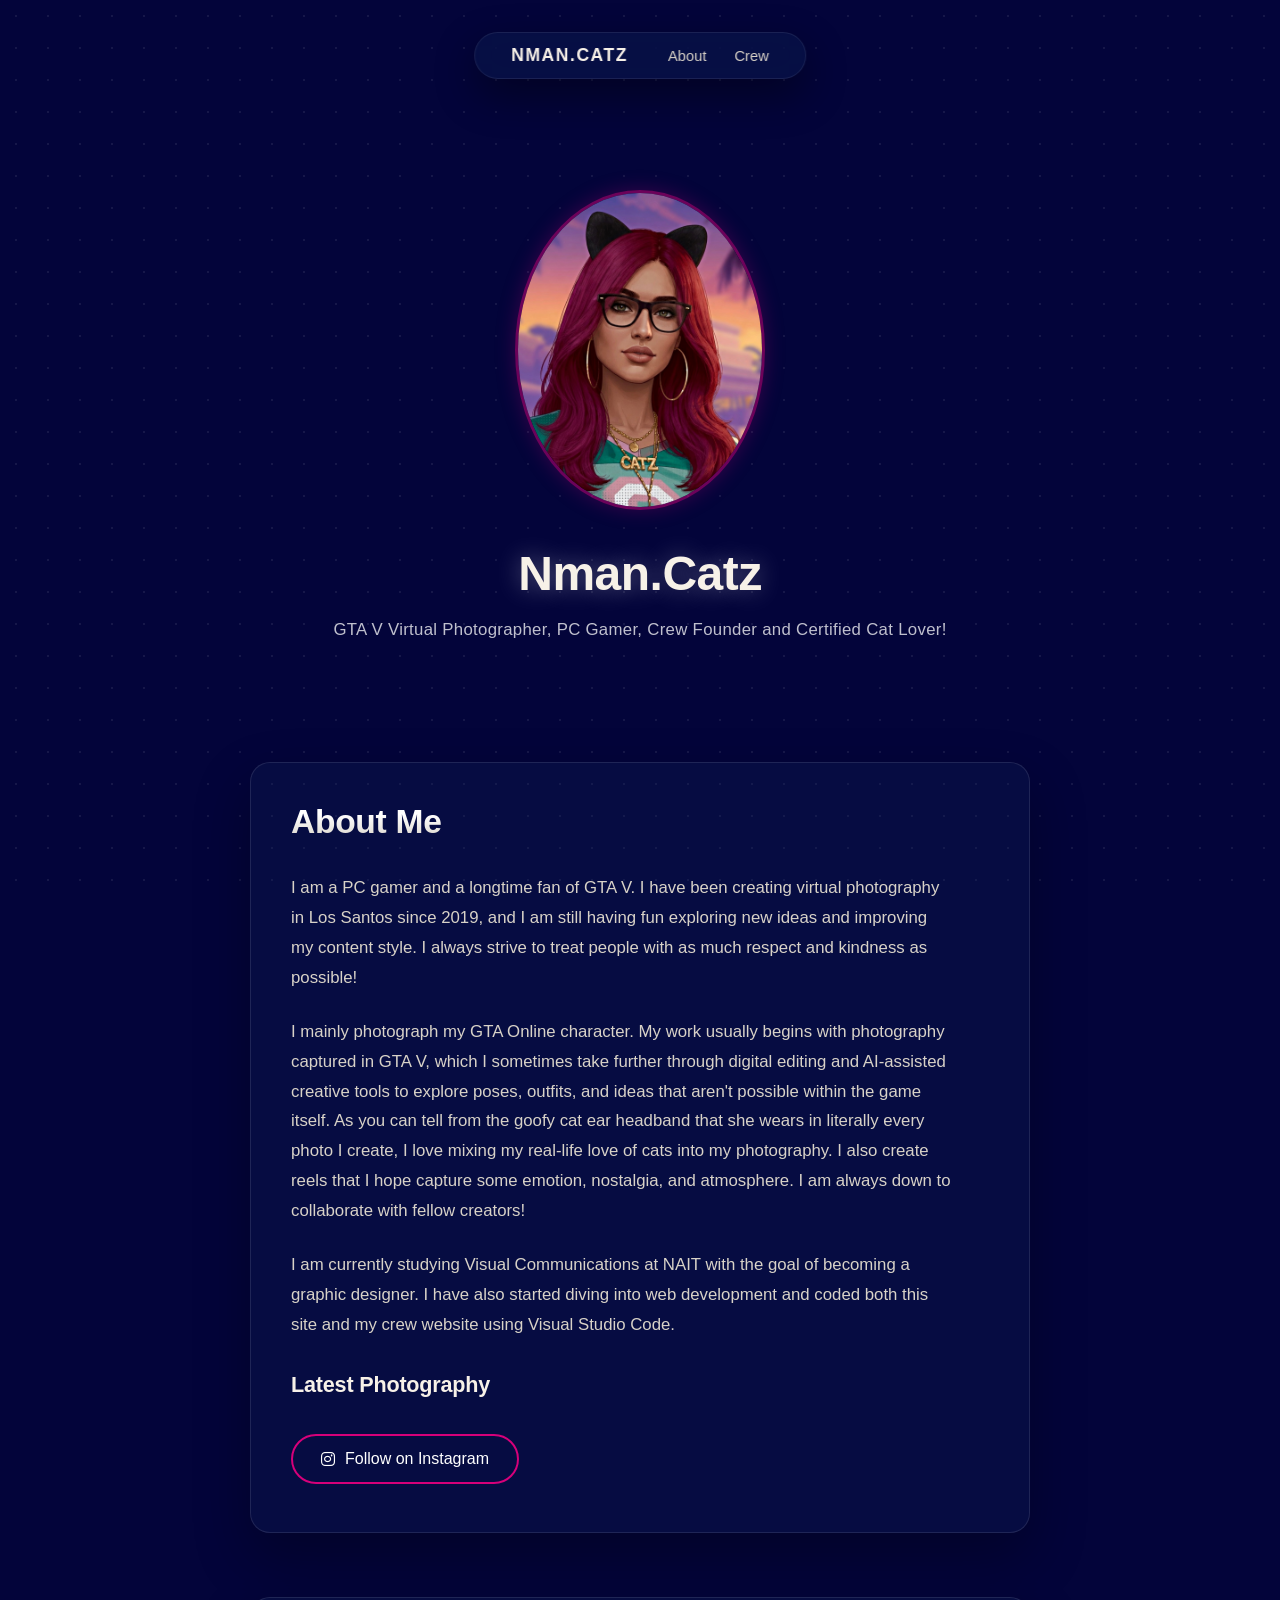
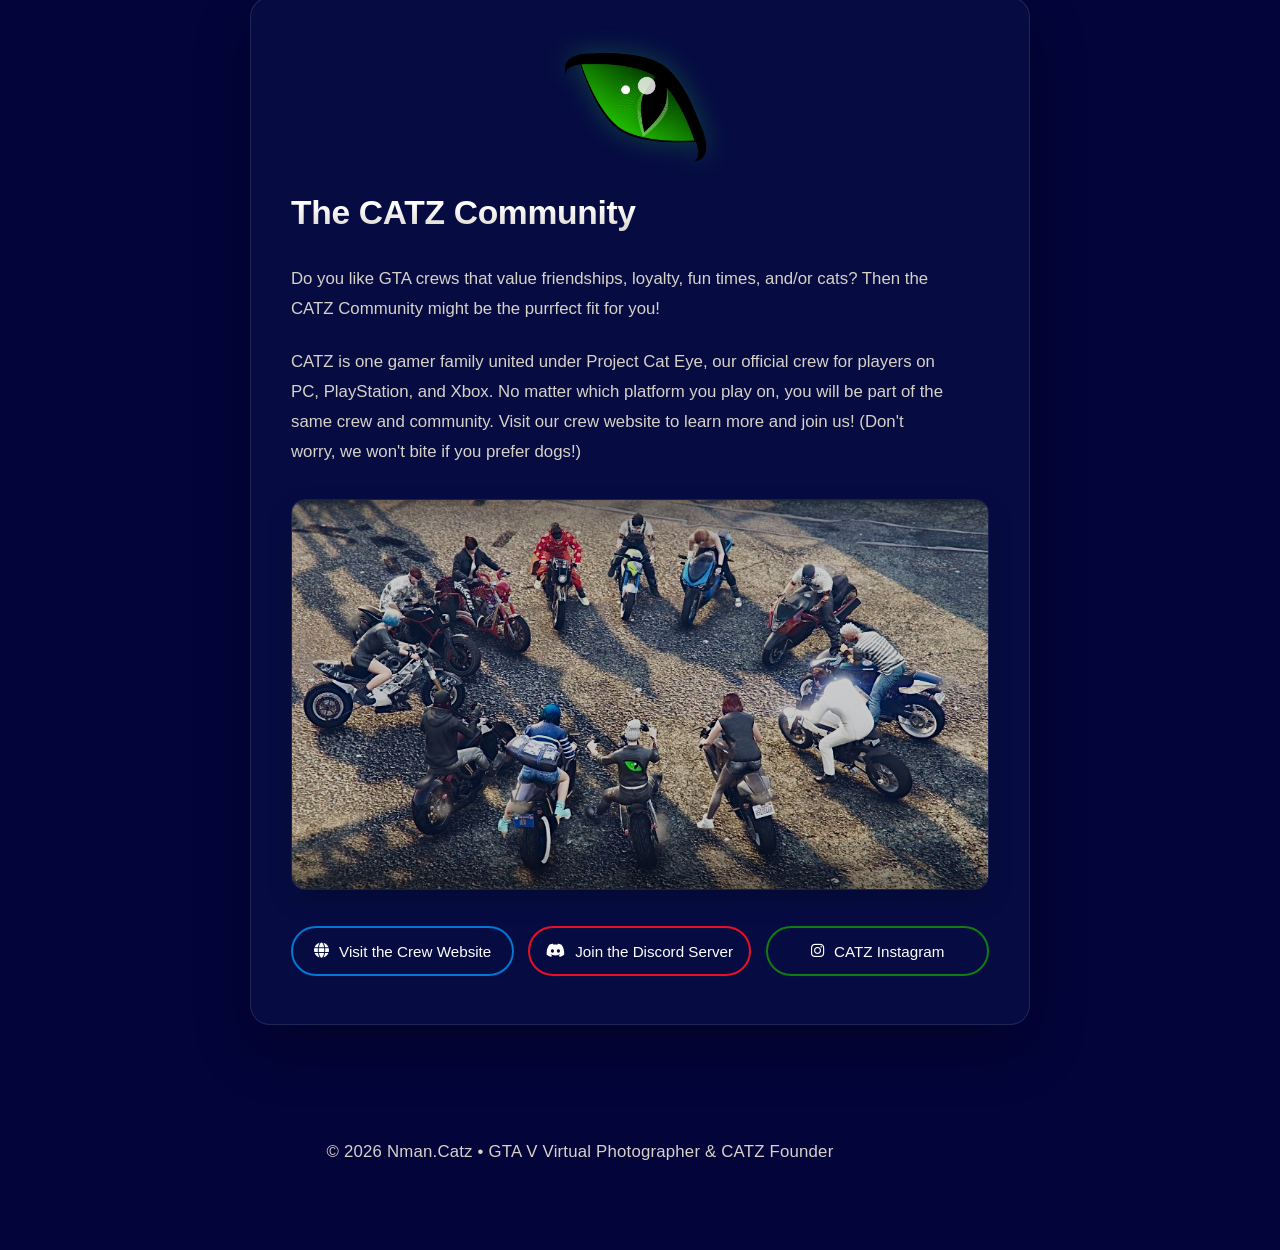
==== commit a085c924: "Add files via upload" ====
--- a/index.html
+++ b/index.html
@@ -1,132 +1,132 @@
-<!DOCTYPE html>
-<html lang="en">
-<head>
-    <meta charset="UTF-8">
-    <meta name="viewport" content="width=device-width, initial-scale=1.0">
-    
-    <title>Nman.Catz | GTA V Virtual Photographer</title>
-    <!-- Custom Browser Favicon -->
-    <link rel="icon" type="image/png" href="img/favicon.png">
-    <meta name="description" content="The official website for Nman.Catz.">
-    <meta name="keywords" content="Nman.Catz, CatzVisuals, GTA V Photography, GTA 5, Los Santos, The Catz Community, Virtual Photographer, Rockstar Editor, Cinematic GTA, PC Gamer">
-    <meta name="author" content="Nman.Catz">
-    
-    <meta property="og:title" content="Nman.Catz | GTA V Virtual Photographer">
-    <meta property="og:description" content="GTA V Virtual Photographer, PC Gamer, Crew Founder and certified cat lover!">
-    <meta property="og:image" content="https://nmancatz.github.io/img/nman-icon.jpg">
-    <meta property="og:url" content="https://nmancatz.github.io/">
-    
-    <link rel="stylesheet" href="style.css">
-    <link rel="stylesheet" href="instagram.css">
-    <link rel="stylesheet" href="https://cdnjs.cloudflare.com/ajax/libs/font-awesome/6.4.0/css/all.min.css">
-</head>
-<body>
-
-    <!-- FLOATING PILL NAVIGATION DOCK -->
-    <nav class="navbar">
-        <a href="#" class="nav-brand">NMAN.CATZ</a>
-        <div class="nav-links">
-            <a href="#about">About</a>
-            <a href="#community">Crew</a>
-        </div>
-    </nav>
-
-    <!-- MAIN LAYOUT WRAPPER -->
-    <main class="wrapper">
-        
-        <!-- HERO HEAD SECTION -->
-        <header class="header-section">
-            <img src="img/nman-icon.jpg" alt="Nman.Catz Profile Picture" class="profile-picture">
-            <h1>Nman.Catz</h1>
-            <p class="tagline">GTA V Virtual Photographer, PC Gamer, Crew Founder and Certified Cat Lover!</p>
-        </header>
-        
-        <!-- ABOUT SECTION -->
-        <section id="about" class="content-section">
-            <h2>About Me</h2>
-            
-            <p>
-              I am a PC gamer and a longtime fan of GTA V. I have been creating virtual photography in Los Santos since 2019, and I am still having fun exploring new ideas and improving my content style. I always strive to treat people with as much respect and kindness as possible! 
-            </p>
-
-            <p>
-              I mainly photograph my GTA Online character. As you can tell from the goofy cat ear headband that she wears in literally every photo I create, I love mixing my real-life love of cats into my photography. I also create reels that I hope capture some emotion, nostalgia, and atmosphere. I am always down to collaborate with fellow creators!
-            </p>
-
-            <p>
-              I am currently studying Visual Communications at NAIT with the goal of becoming a graphic designer. I have also started diving into web development and coded both this site and my crew website using Visual Studio Code.
-            </p>
-
-            <!-- AUTOMATIC INSTAGRAM FEED -->
-            <h3 class="instagram-title">Latest Photography</h3>
-
-            <div class="instagram-feed">
-                <behold-widget feed-id="qOk9dXJUod7fjxoC1FO9"></behold-widget>
-            </div>
-
-            <script>
-              (() => {
-                if (window.__bhldScript) return;
-                window.__bhldScript = true;
-
-                const d = document;
-                const s = d.createElement("script");
-                s.type = "module";
-                s.src = "https://w.behold.so/widget.js";
-
-                setTimeout(() => {
-                  d.head.append(s);
-                }, 0);
-              })();
-            </script>
-      
-            <a href="https://www.instagram.com/nman.catz" class="btn btn-instagram" target="_blank" rel="noopener noreferrer">
-                <i class="fab fa-instagram"></i> Follow on Instagram
-            </a>
-        </section>
-        
-        <!-- COMMUNITY SECTION -->
-        <section id="community" class="content-section">
-            <img src="img/cat-eye-logo.png" alt="Catz Community Eye Logo" class="community-logo">
-            
-            <h2>The CATZ Community</h2>
-
-            <p>
-                Do you like GTA crews that value friendships, loyalty, fun times, and/or cats? Then the CATZ Community might be the purrfect fit for you!
-            </p>
-
-            <p>
-                CATZ is one gamer family united under Project Cat Eye, our official crew for players on PC, PlayStation, and Xbox. No matter which platform you play on, you will be part of the same crew and community. Visit our crew website to learn more and join us! (Don't worry, we won't bite if you prefer dogs!)
-            </p>
-
-            <div class="crew-image-container">
-                <img src="img/catz-group-photo.jpeg" alt="CATZ crew members lined up on motorcycles in a circle" class="crew-showcase-img">
-            </div>
-
-            <div class="button-group">
-                <!-- Blue (Xbox X) -->
-                <a href="https://the-catz-community.github.io/" class="btn btn-xbox-blue" target="_blank" rel="noopener noreferrer">
-                    <i class="fas fa-globe"></i> Visit the Crew Website
-                </a>
-                
-                <!-- Red (Xbox B) -->
-                <a href="https://discord.gg/aQn8BtrYg6" class="btn btn-xbox-red" target="_blank" rel="noopener noreferrer">
-                    <i class="fab fa-discord"></i> Join the Discord Server
-                </a>
-                
-                <!-- Green (Xbox A) -->
-                <a href="https://www.instagram.com/catzvisuals/" class="btn btn-xbox-green" target="_blank" rel="noopener noreferrer">
-                    <i class="fab fa-instagram"></i> CATZ Instagram
-                </a>
-            </div>
-        </section>
-        
-        <!-- SITE FOOTER -->
-        <footer class="site-footer">
-            <p>&copy; 2026 Nman.Catz &bull; GTA V Virtual Photographer &amp; CATZ Founder</p>
-        </footer>
-        
-    </main>
-
-</body>
-</html>+<!DOCTYPE html>
+<html lang="en">
+<head>
+    <meta charset="UTF-8">
+    <meta name="viewport" content="width=device-width, initial-scale=1.0">
+
+    <title>Nman.Catz | GTA V Virtual Photographer</title>
+    <!-- Custom Browser Favicon -->
+    <link rel="icon" type="image/png" href="img/favicon.png">
+    <meta name="description" content="The official website for Nman.Catz.">
+    <meta name="keywords" content="Nman.Catz, CatzVisuals, GTA V Photography, GTA 5, Los Santos, The Catz Community, Virtual Photographer, Rockstar Editor, Cinematic GTA, PC Gamer">
+    <meta name="author" content="Nman.Catz">
+
+    <meta property="og:title" content="Nman.Catz | GTA V Virtual Photographer">
+    <meta property="og:description" content="GTA V Virtual Photographer, PC Gamer, Crew Founder and certified cat lover!">
+    <meta property="og:image" content="https://nmancatz.com/img/nman-icon.jpg">
+    <meta property="og:url" content="https://nmancatz.com/">
+
+    <link rel="stylesheet" href="style.css">
+    <link rel="stylesheet" href="https://cdnjs.cloudflare.com/ajax/libs/font-awesome/6.4.0/css/all.min.css">
+</head>
+<body>
+
+    <!-- FLOATING PILL NAVIGATION DOCK -->
+    <nav class="navbar">
+        <a href="#" class="nav-brand">NMAN.CATZ</a>
+        <div class="nav-links">
+            <a href="#about">About</a>
+            <a href="#community">Crew</a>
+        </div>
+    </nav>
+
+    <!-- MAIN LAYOUT WRAPPER -->
+    <main class="wrapper">
+
+        <!-- HERO HEAD SECTION -->
+        <header class="header-section">
+            <img src="img/nman-icon.jpg" alt="Nman.Catz Profile Picture" class="profile-picture">
+            <h1>Nman.Catz</h1>
+            <p class="tagline">GTA V Virtual Photographer, PC Gamer, Crew Founder and Certified Cat Lover!</p>
+        </header>
+
+        <!-- ABOUT SECTION -->
+        <section id="about" class="content-section">
+            <h2>About Me</h2>
+
+            <p>
+              I am a PC gamer and a longtime fan of GTA V. I have been creating virtual photography in Los Santos since 2019, and I am still having fun exploring new ideas and improving my content style. I always strive to treat people with as much respect and kindness as possible! 
+            </p>
+
+            <p>
+              I mainly photograph my GTA Online character. My work usually begins with photography captured in GTA V, which I sometimes take further through digital editing and AI-assisted creative tools to explore poses, outfits, and ideas that aren't possible within the game itself. As you can tell from the goofy cat ear headband that she wears in literally every photo I create, I love mixing my real-life love of cats into my photography. I also create reels that I hope capture some emotion, nostalgia, and atmosphere. I am always down to collaborate with fellow creators!
+            </p>
+
+            <p>
+              I am currently studying Visual Communications at NAIT with the goal of becoming a graphic designer. I have also started diving into web development and coded both this site and my crew website using Visual Studio Code.
+            </p>
+
+            <!-- AUTOMATIC INSTAGRAM FEED -->
+            <h3 class="instagram-title">Latest Photography</h3>
+
+            <div class="instagram-feed">
+                <behold-widget feed-id="qOk9dXJUod7fjxoC1FO9"></behold-widget>
+            </div>
+
+            <a href="https://www.instagram.com/nman.catz" class="btn btn-instagram" target="_blank" rel="noopener noreferrer">
+                <i class="fab fa-instagram"></i> Follow on Instagram
+            </a>
+        </section>
+
+        <!-- COMMUNITY SECTION -->
+        <section id="community" class="content-section">
+            <img src="img/cat-eye-logo.png" alt="Catz Community Eye Logo" class="community-logo">
+
+            <h2>The CATZ Community</h2>
+
+            <p>
+                Do you like GTA crews that value friendships, loyalty, fun times, and/or cats? Then the CATZ Community might be the purrfect fit for you!
+            </p>
+
+            <p>
+                CATZ is one gamer family united under Project Cat Eye, our official crew for players on PC, PlayStation, and Xbox. No matter which platform you play on, you will be part of the same crew and community. Visit our crew website to learn more and join us! (Don't worry, we won't bite if you prefer dogs!)
+            </p>
+
+            <div class="crew-image-container">
+                <img src="img/catz-group-photo.jpeg" alt="CATZ crew members lined up on motorcycles in a circle" class="crew-showcase-img">
+            </div>
+
+            <div class="button-group">
+                <!-- Blue (Xbox X) -->
+                <a href="https://the-catz-community.github.io/" class="btn btn-xbox-blue" target="_blank" rel="noopener noreferrer">
+                    <i class="fas fa-globe"></i> Visit the Crew Website
+                </a>
+
+                <!-- Red (Xbox B) -->
+                <a href="https://discord.gg/aQn8BtrYg6" class="btn btn-xbox-red" target="_blank" rel="noopener noreferrer">
+                    <i class="fab fa-discord"></i> Join the Discord Server
+                </a>
+
+                <!-- Green (Xbox A) -->
+                <a href="https://www.instagram.com/catzvisuals/" class="btn btn-xbox-green" target="_blank" rel="noopener noreferrer">
+                    <i class="fab fa-instagram"></i> CATZ Instagram
+                </a>
+            </div>
+        </section>
+
+        <!-- SITE FOOTER -->
+        <footer class="site-footer">
+            <p>&copy; 2026 Nman.Catz &bull; GTA V Virtual Photographer &amp; CATZ Founder</p>
+        </footer>
+
+    </main>
+
+    <!-- BEHOLD INSTAGRAM WIDGET -->
+    <script>
+      (() => {
+        if (window.__bhldScript) return;
+        window.__bhldScript = true;
+
+        const d = document;
+        const s = d.createElement("script");
+        s.type = "module";
+        s.src = "https://w.behold.so/widget.js";
+
+        setTimeout(() => {
+          d.head.append(s);
+        }, 0);
+      })();
+    </script>
+
+</body>
+</html>
--- a/style.css
+++ b/style.css
@@ -8,7 +8,6 @@
 :root {
   color-scheme: dark;
 
-  --bg-image: url("img/background.jpg");
 
   --text-primary: #f7f1e8;
   --text-secondary: #d8d2c8;
@@ -35,7 +34,7 @@
     -apple-system, BlinkMacSystemFont, "Segoe UI", Roboto, Helvetica, Arial,
     sans-serif;
   color: var(--text-primary);
-  background-color: #040b1a;
+  background-color: #03043a;
   min-height: 100vh;
   display: flex;
   justify-content: center;
@@ -50,21 +49,18 @@
   content: "";
   position: fixed;
   inset: 0;
+
   background:
-    linear-gradient(rgba(5, 12, 28, 0.25), rgba(5, 12, 28, 0.25)),
-    radial-gradient(rgba(255, 255, 255, 0.1) 1.2px, transparent 0),
-    linear-gradient(
-      180deg,
-      rgba(6, 17, 38, 0.88) 0%,
-      rgba(4, 11, 26, 0.98) 100%
+    radial-gradient(
+      rgba(255, 255, 255, 0.08) 1.2px,
+      transparent 1.2px
     ),
-    var(--bg-image);
+    #00007000;
+
   background-size:
-    cover,
     32px 32px,
-    cover,
-    cover;
-  background-position: center top;
+    auto;
+
   z-index: 1;
 }
 
@@ -168,7 +164,7 @@
 }
 
 /* ==========================================================================
-   5. GLASSMORPHISM CARD CONTAINERS & PHOTO GRID
+   5. GLASSMORPHISM CARDS, PHOTO GRID & INSTAGRAM FEED
    ========================================================================== */
 .content-section {
   background: rgba(16, 39, 90, 0.27);
@@ -218,6 +214,24 @@
   box-shadow: 0 14px 30px rgba(0, 0, 0, 0.24);
 }
 
+.instagram-title {
+  margin: 32px 0 18px;
+  font-size: 1.35rem;
+  font-weight: 600;
+  letter-spacing: -0.2px;
+  color: var(--text-primary);
+}
+
+.instagram-feed {
+  width: 100%;
+  margin: 0 0 36px;
+}
+
+.instagram-feed behold-widget {
+  display: block;
+  width: 100%;
+}
+
 .crew-image-container {
   position: relative;
   margin-top: 32px;
@@ -234,7 +248,7 @@
 }
 
 #community .button-group {
-  /* Match the 36px gap below the About Me photo grid. */
+  /* Match the 36px gap below the About Me media area. */
   margin-top: 36px;
 }
 
@@ -267,7 +281,7 @@
 }
 
 /* ==========================================================================
-   6. UI BUTTON COMPONENTS 
+   6. UI BUTTON COMPONENTS
    ========================================================================== */
 .button-group {
   display: grid;
@@ -517,6 +531,15 @@
     width: 115px;
   }
 
+  .instagram-title {
+    margin-top: 28px;
+    font-size: 1.2rem;
+  }
+
+  .instagram-feed {
+    margin-bottom: 30px;
+  }
+
   h1 {
     font-size: 2.2rem;
   }
@@ -529,4 +552,4 @@
     font-size: 1.08rem;
     line-height: 1.65;
   }
-}+}
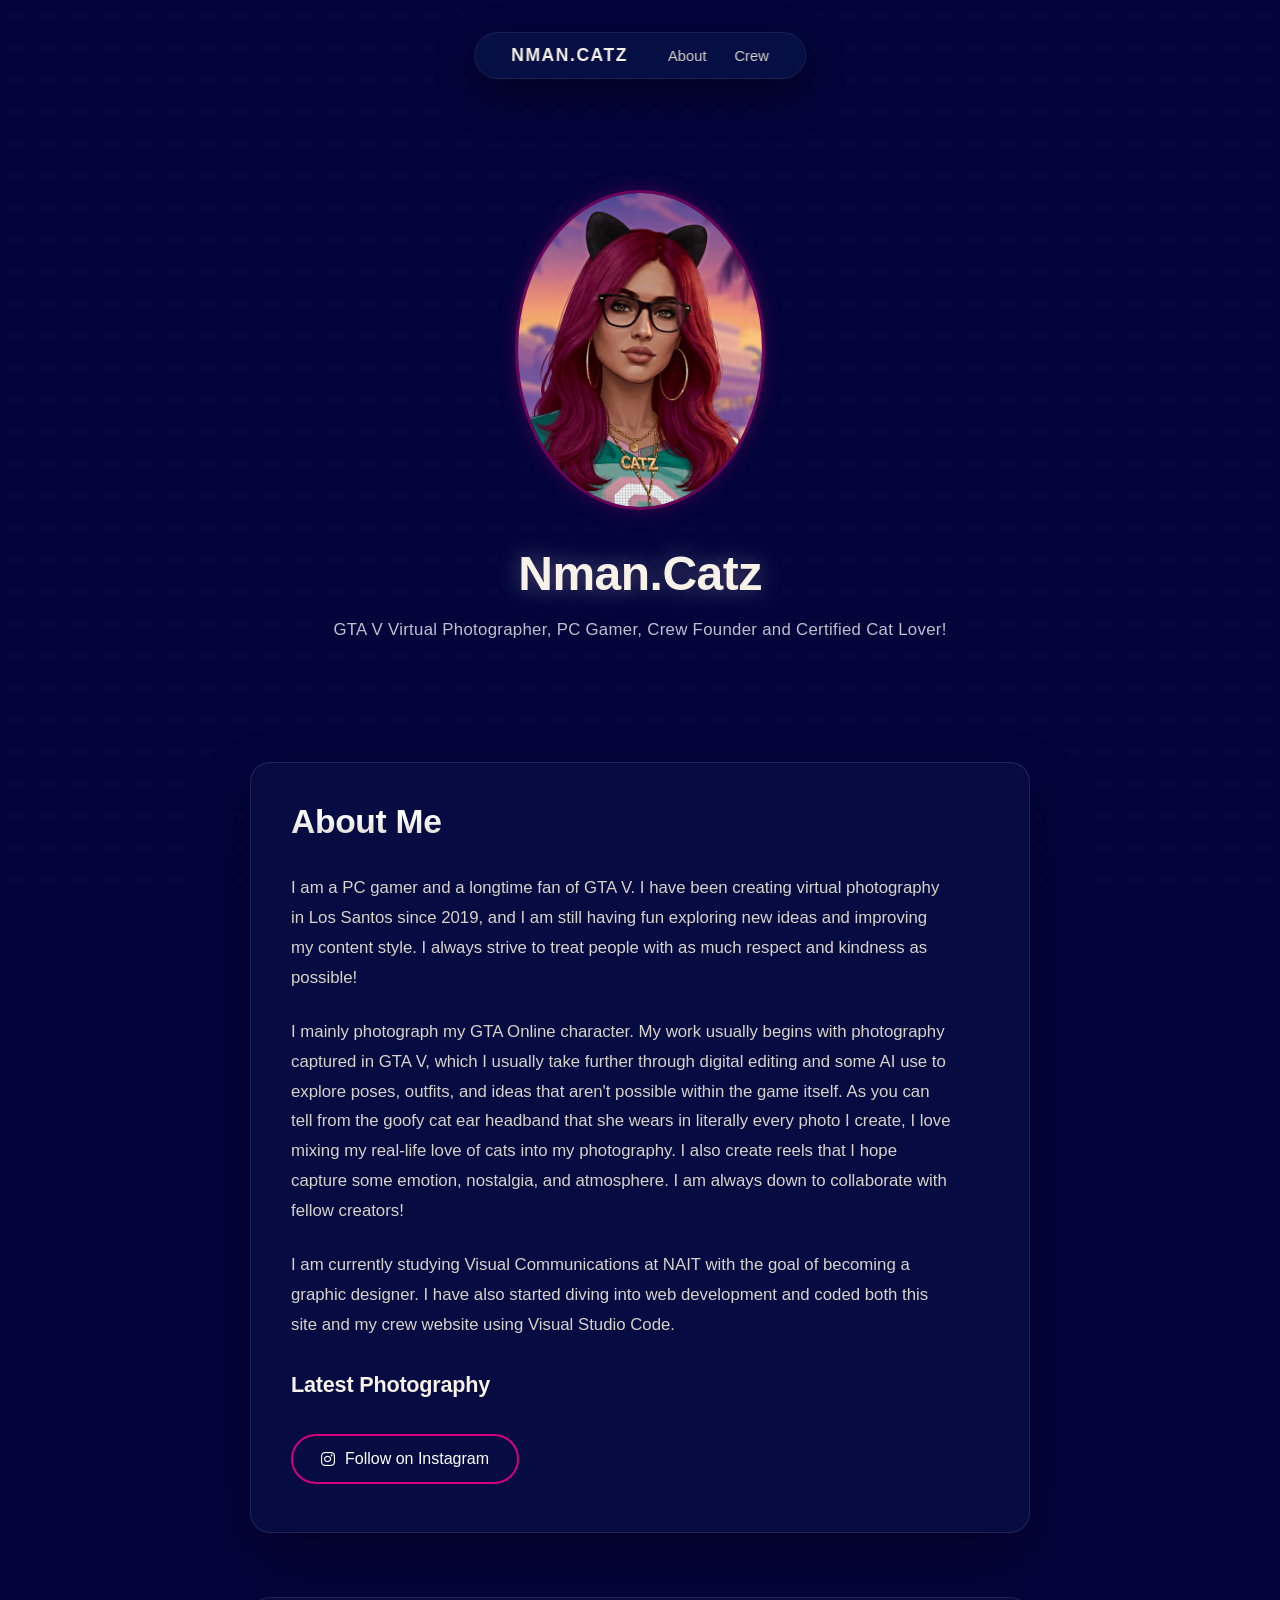
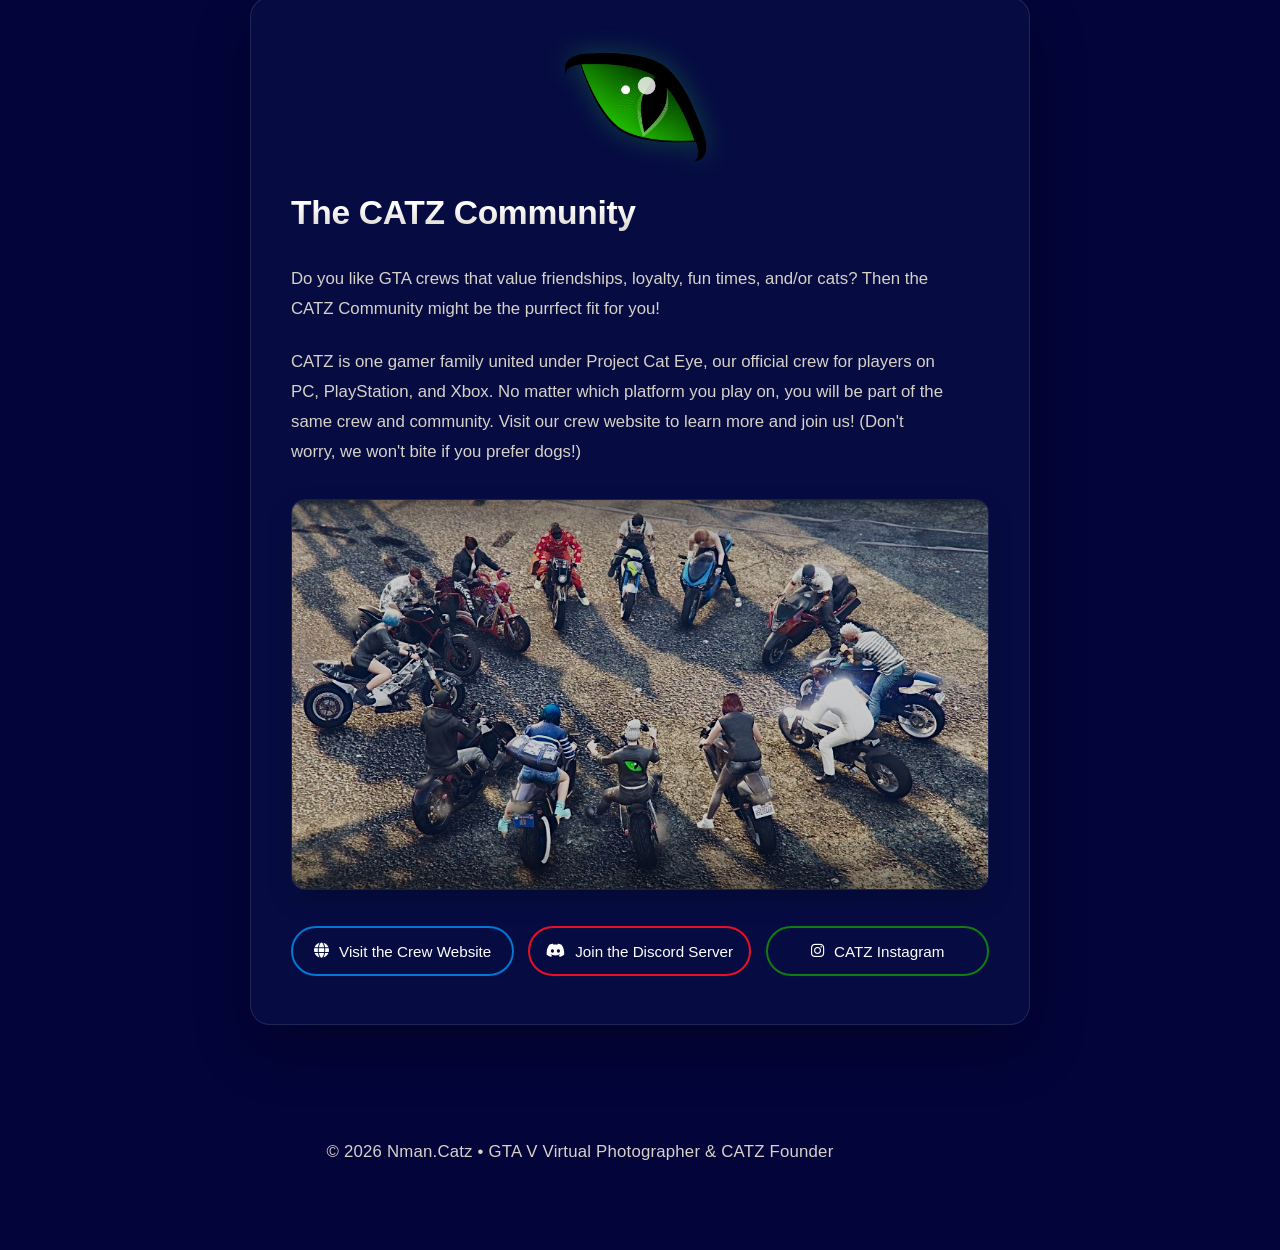
==== commit abc6d4cc: "Add files via upload" ====
--- a/index.html
+++ b/index.html
@@ -49,7 +49,7 @@
             </p>
 
             <p>
-              I mainly photograph my GTA Online character. My work usually begins with photography captured in GTA V, which I sometimes take further through digital editing and AI-assisted creative tools to explore poses, outfits, and ideas that aren't possible within the game itself. As you can tell from the goofy cat ear headband that she wears in literally every photo I create, I love mixing my real-life love of cats into my photography. I also create reels that I hope capture some emotion, nostalgia, and atmosphere. I am always down to collaborate with fellow creators!
+              I mainly photograph my GTA Online character. My work usually begins with photography captured in GTA V, which I usually take further through digital editing and some AI use to explore poses, outfits, and ideas that aren't possible within the game itself. As you can tell from the goofy cat ear headband that she wears in literally every photo I create, I love mixing my real-life love of cats into my photography. I also create reels that I hope capture some emotion, nostalgia, and atmosphere. I am always down to collaborate with fellow creators!
             </p>
 
             <p>
